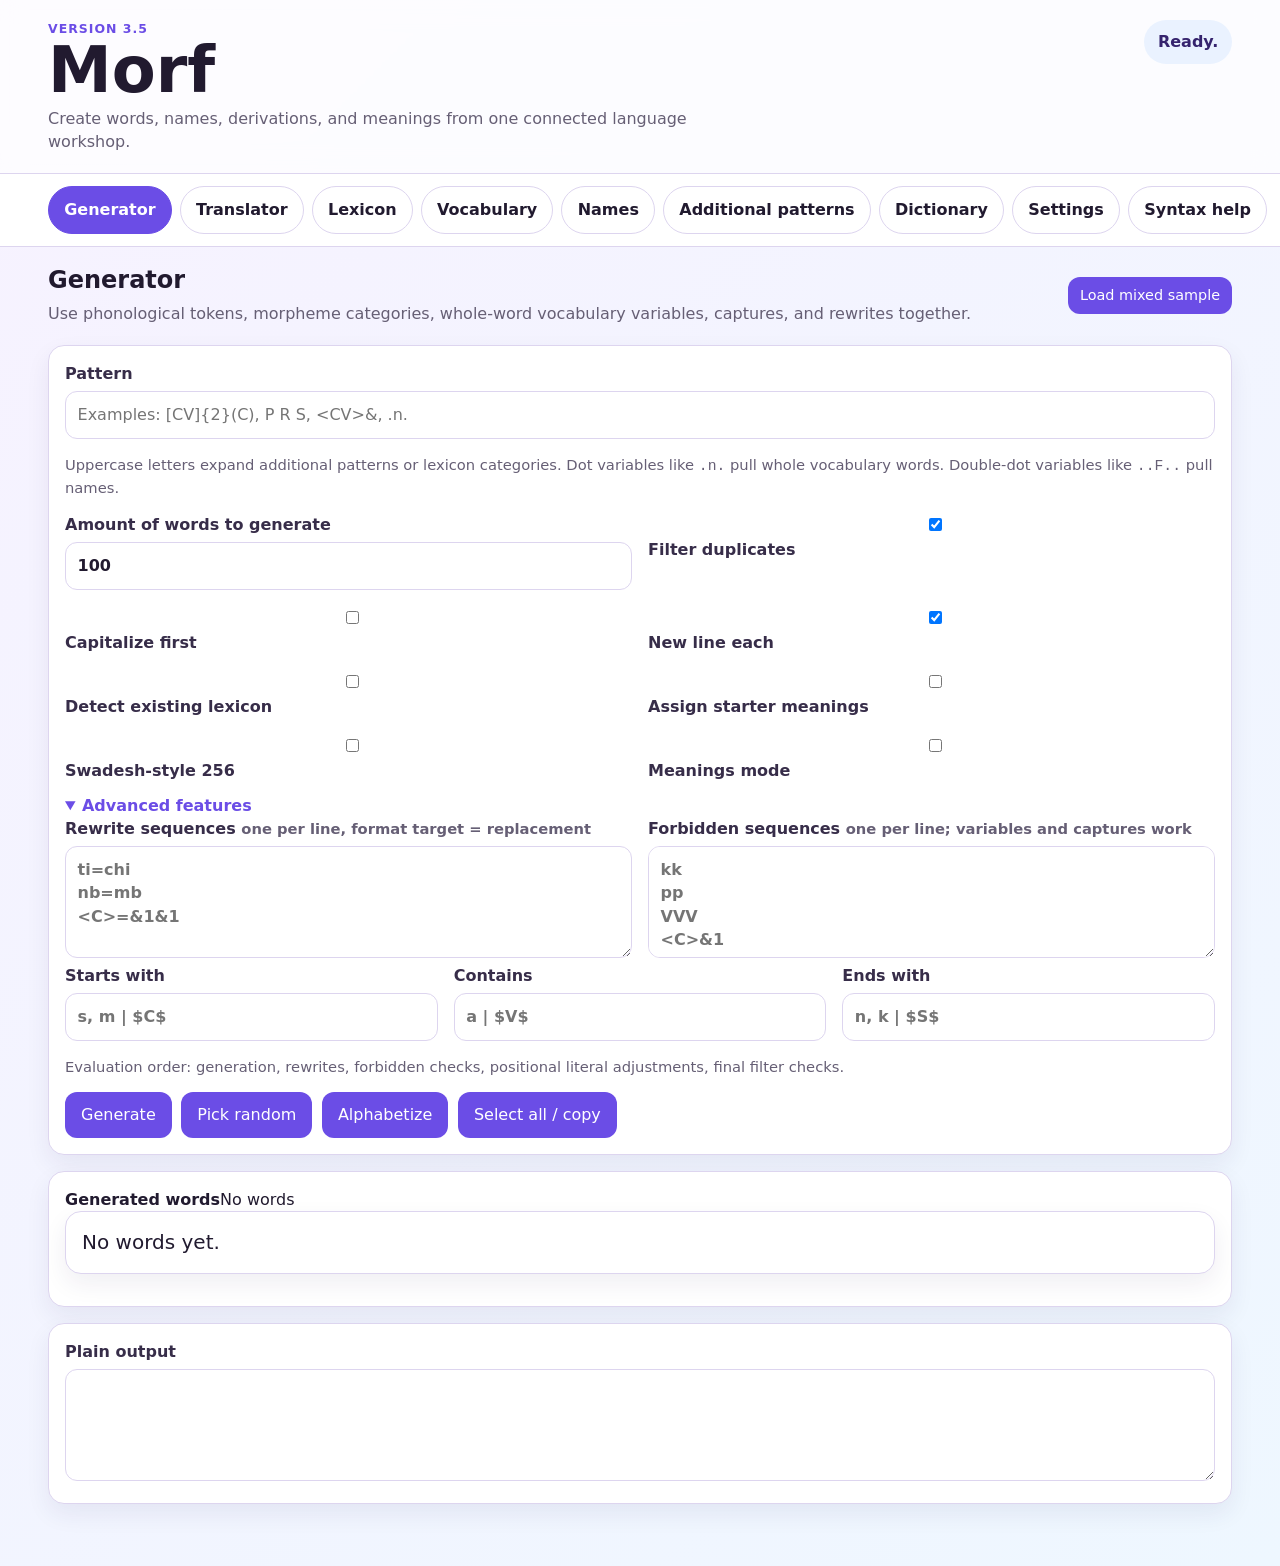
==== index.html @ 2e88c61a "Add files via upload" ====
<!doctype html>
<html lang="en">
<head>
  <meta charset="utf-8">
  <meta name="viewport" content="width=device-width, initial-scale=1, maximum-scale=5">
  <title>Morf 3.5</title>
  <script>window.MORF_EXPECTED_VERSION="3.5";</script>
  <link rel="stylesheet" href="styles-3-5.css?v=3.5">
</head>
<body>
  <header class="hero">
    <div>
      <p class="eyebrow">Version 3.5</p>
      <h1>Morf</h1>
      <p class="lede">Create words, names, derivations, and meanings from one connected language workshop.</p>
    </div>
    <div id="status" class="status" role="status" aria-live="polite">Loading app scripts...</div>
  </header>

  <noscript><div class="notice error" style="margin:1rem clamp(1rem,4vw,3rem)">Morf needs JavaScript. Open the standalone HTML directly in a browser or host it somewhere that allows scripts.</div></noscript>

  <nav class="tabs" aria-label="Morf sections">
    <button class="tab active" type="button" data-tab="generator">Generator</button>
    <button class="tab" type="button" data-tab="translator">Translator</button>
    <button class="tab" type="button" data-tab="lexicon">Lexicon</button>
    <button class="tab" type="button" data-tab="vocabulary">Vocabulary</button>
    <button class="tab" type="button" data-tab="names">Names</button>
    <button class="tab" type="button" data-tab="patterns">Additional patterns</button>
    <button class="tab" type="button" data-tab="dictionary">Dictionary</button>
    <button class="tab" type="button" data-tab="settings">Settings</button>
    <button class="tab" type="button" data-tab="help">Syntax help</button>
  </nav>

  <script src="tab-switcher-3-5.js?v=3.5"></script>

  <main>
    <section id="generator" class="panel active" aria-labelledby="generator-title">
      <div class="panelHeader">
        <div>
          <h2 id="generator-title">Generator</h2>
          <p>Use phonological tokens, morpheme categories, whole-word vocabulary variables, captures, and rewrites together.</p>
        </div>
        <button id="sampleBtn" class="small" type="button">Load mixed sample</button>
      </div>

      <div class="card mainCard">
        <label for="pattern">Pattern</label>
        <input id="pattern" class="bigInput" spellcheck="false" placeholder="Examples: [CV]{2}(C), P R S, <CV>&, .n.">
        <p class="hint">Uppercase letters expand additional patterns or lexicon categories. Dot variables like <code>.n.</code> pull whole vocabulary words. Double-dot variables like <code>..F..</code> pull names.</p>

        <div class="grid four optionsGrid">
          <label>Amount of words to generate<input id="genCount" type="number" min="1" max="9999" value="100"></label>
          <label class="check"><input id="avoidDuplicates" type="checkbox"> Filter duplicates</label>
          <label class="check"><input id="capitalize" type="checkbox"> Capitalize first</label>
          <label class="check"><input id="newlineEach" type="checkbox"> New line each</label>
          <label class="check"><input id="detectLexicon" type="checkbox"> Detect existing lexicon</label>
          <label class="check"><input id="assignCoreMeanings" type="checkbox"> Assign starter meanings</label>
          <label class="check"><input id="swadeshMode" type="checkbox"> Swadesh-style 256</label>
          <label class="check"><input id="meaningsMode" type="checkbox"> Meanings mode</label>
        </div>

        <div id="meaningsTextWrap" hidden>
          <label for="meaningsText">Meanings, one per line</label>
          <textarea id="meaningsText" spellcheck="true" placeholder="water&#10;fire&#10;stone"></textarea>
        </div>

        <details class="advanced" open>
          <summary>Advanced features</summary>
          <div class="grid two">
            <label>Rewrite sequences <span class="hint">one per line, format target = replacement</span><textarea id="rewrites" spellcheck="false" placeholder="ti=chi&#10;nb=mb&#10;&lt;C&gt;=&amp;1&amp;1"></textarea></label>
            <label>Forbidden sequences <span class="hint">one per line; variables and captures work</span><textarea id="forbidden" spellcheck="false" placeholder="kk&#10;pp&#10;VVV&#10;&lt;C&gt;&amp;1"></textarea></label>
          </div>
          <div class="grid three">
            <label>Starts with<input id="starts" spellcheck="false" placeholder="s, m | $C$"></label>
            <label>Contains<input id="contains" spellcheck="false" placeholder="a | $V$"></label>
            <label>Ends with<input id="ends" spellcheck="false" placeholder="n, k | $S$"></label>
          </div>
          <p class="hint">Evaluation order: generation, rewrites, forbidden checks, positional literal adjustments, final filter checks.</p>
        </details>

        <div class="actions">
          <button id="generateBtn" class="primary" type="button" onclick="if(!window.MorfSafeButton && !window.MorfGenerateClick){var s=document.getElementById('status'); if(s) s.textContent='App scripts are still loading. Refresh once if this stays here.'; return false;} return (window.MorfSafeButton ? window.MorfSafeButton(event) : window.MorfGenerateClick(event));">Generate</button>
          <button id="pickRandomBtn" type="button" onclick="if(!window.MorfSafeButton && !window.MorfPickRandomClick){var s=document.getElementById('status'); if(s) s.textContent='App scripts are still loading. Refresh once if this stays here.'; return false;} return (window.MorfSafeButton ? window.MorfSafeButton(event) : window.MorfPickRandomClick(event));">Pick random</button>
          <button id="alphabetizeBtn" type="button" onclick="if(!window.MorfSafeButton && !window.MorfAlphabetizeClick){var s=document.getElementById('status'); if(s) s.textContent='App scripts are still loading. Refresh once if this stays here.'; return false;} return (window.MorfSafeButton ? window.MorfSafeButton(event) : window.MorfAlphabetizeClick(event));">Alphabetize</button>
          <button id="selectAllBtn" type="button" onclick="if(!window.MorfSafeButton && !window.MorfSelectAllClick){var s=document.getElementById('status'); if(s) s.textContent='App scripts are still loading. Refresh once if this stays here.'; return false;} return (window.MorfSafeButton ? window.MorfSafeButton(event) : window.MorfSelectAllClick(event));">Select all / copy</button>
        </div>
      </div>

      <div class="outputGrid">
        <section class="card">
          <div class="cardHead"><strong>Generated words</strong><span id="resultStats" class="muted"></span></div>
          <div id="results" class="results" aria-live="polite"></div>
        </section>
        <section class="card">
          <label for="outputText">Plain output</label>
          <textarea id="outputText" class="outputText" readonly></textarea>
        </section>
      </div>
    </section>

    <section id="translator" class="panel" aria-labelledby="translator-title">
      <div class="panelHeader">
        <div>
          <h2 id="translator-title">Translator / Analyzer</h2>
          <p>Segments words into lexicon morphemes, vocabulary entries, and unknown chunks. Quoted spans stay literal.</p>
        </div>
      </div>
      <div class="card mainCard">
        <label for="analysisInput">Text to analyze</label>
        <input id="analysisInput" class="bigInput" spellcheck="false" placeholder='Example: unkali nalu "New York"'>
        <div class="actions">
          <button id="analyzeBtn" class="primary" type="button" onclick="if(!window.MorfSafeButton && !window.MorfAnalyzeClick){var s=document.getElementById('status'); if(s) s.textContent='App scripts are still loading. Refresh once if this stays here.'; return false;} return (window.MorfSafeButton ? window.MorfSafeButton(event) : window.MorfAnalyzeClick(event));">Translate / Analyze</button>
          <button id="addRawLexBtn" type="button">Add first token to Lexicon/Vocabulary</button>
        </div>
      </div>
      <div id="analysisOutput" class="analysisOutput"></div>
    </section>

    <section id="lexicon" class="panel" aria-labelledby="lexicon-title">
      <div class="panelHeader">
        <div>
          <h2 id="lexicon-title">Lexicon categories</h2>
          <p>Morphemes live here: prefixes, roots, suffixes, stems, infixes, particles. Their letter codes work in generator patterns.</p>
        </div>
        <button id="addLexiconBtn" class="primary" type="button">+ New lexicon category</button>
      </div>
      <div id="lexiconList" class="stack"></div>
    </section>

    <section id="vocabulary" class="panel" aria-labelledby="vocabulary-title">
      <div class="panelHeader">
        <div>
          <h2 id="vocabulary-title">Vocabulary categories</h2>
          <p>Whole words live here. Use dot variables like <code>.n.</code>, <code>.verb.</code>, or <code>.place.</code> in generator patterns.</p>
        </div>
        <button id="addVocabularyBtn" class="primary" type="button">+ New vocabulary category</button>
      </div>
      <div id="vocabularyList" class="stack"></div>
    </section>


    <section id="names" class="panel" aria-labelledby="names-title">
      <div class="panelHeader">
        <div>
          <h2 id="names-title">Name categories</h2>
          <p>Proper names live here: people, places, titles, groups, deities, and story-world names. Use double-dot variables like <code>..F..</code> or <code>..place..</code> in generator patterns.</p>
        </div>
        <button id="addNameCategoryBtn" class="primary" type="button" onclick="return window.MorfAddNameCategoryClick ? window.MorfAddNameCategoryClick(event) : false;">+ New name category</button>
      </div>
      <div class="card">
        <p class="hint">Name entries use one line each: <code>Name, Nickname = actual meaning</code>. Variations like <code>Jord[a/y]n</code> and <code>Carol[i/y]n(e)</code> expand into spelling variants. Nickname groups can use brackets, like <code>Elizabeth, [Liz/Lizzy/Elsa] = name meaning</code>.</p>
      </div>
      <div id="namesList" class="stack"></div>
    </section>

    <section id="patterns" class="panel" aria-labelledby="patterns-title">
      <div class="panelHeader">
        <div>
          <h2 id="patterns-title">Additional patterns / graphemes</h2>
          <p>Reusable phoneme or grapheme variables. These can reference each other and lexicon categories.</p>
        </div>
        <button id="addAdditionalBtn" class="primary" type="button">+ New pattern</button>
      </div>
      <div id="additionalList" class="stack"></div>
    </section>

    <section id="dictionary" class="panel" aria-labelledby="dictionary-title">
      <div class="panelHeader">
        <div>
          <h2 id="dictionary-title">Dictionary</h2>
          <p>Combined searchable view of Lexicon + Vocabulary, with variations, synonyms, and homonyms grouped into expandable cards.</p>
        </div>
        <span id="dictCount" class="pill">0 entries</span>
      </div>
      <div class="card">
        <div class="grid three">
          <label>Search<input id="dictionarySearch" placeholder="form, gloss, category"></label>
          <label>Scope<select id="dictionaryScope"><option value="all">All</option><option value="lex">Lexicon only</option><option value="vocab">Vocabulary only</option><option value="name">Names only</option></select></label>
          <label>Category<select id="dictCategoryFilter"><option value="all">All categories</option></select></label>
        </div>
      </div>
      <div id="dictionaryList" class="dictionaryList"></div>
    </section>

    <section id="settings" class="panel" aria-labelledby="settings-title">
      <div class="panelHeader">
        <div>
          <h2 id="settings-title">Settings, export, import, font</h2>
          <p>Everything is saved in your browser and can be exported/imported as a <code>.morf</code> or <code>.json</code> settings file. A <code>.morf</code> file is regular JSON with a Morf extension.</p>
        </div>
      </div>
      <div class="card">
        <div class="actions">
          <button id="exportBtn" class="primary" type="button" onclick="if(!window.MorfSafeButton && !window.MorfExportClick){var s=document.getElementById('status'); if(s) s.textContent='App scripts are still loading. Refresh once if this stays here.'; return false;} return (window.MorfSafeButton ? window.MorfSafeButton(event) : window.MorfExportClick(event));">Export settings</button>
          <button id="importBtn" type="button" onclick="if(!window.MorfSafeButton && !window.MorfImportClick){var s=document.getElementById('status'); if(s) s.textContent='App scripts are still loading. Refresh once if this stays here.'; return false;} return (window.MorfSafeButton ? window.MorfSafeButton(event) : window.MorfImportClick(event));">Import .morf / .json file</button>
          <button id="copySettingsBtn" type="button" onclick="if(!window.MorfSafeButton && !window.MorfCopySettingsClick){var s=document.getElementById('status'); if(s) s.textContent='App scripts are still loading. Refresh once if this stays here.'; return false;} return (window.MorfSafeButton ? window.MorfSafeButton(event) : window.MorfCopySettingsClick(event));">Copy settings JSON</button>
          <button id="clearLocalBtn" type="button">Clear autosave</button>
          <button id="resetDefaultsBtn" class="danger" type="button">Restore starter settings</button>
          <input id="importFile" type="file" hidden>
        </div>
        <p class="hint">Tip: if your phone or browser refuses to pick a <code>.morf</code> file, rename it to <code>.json</code>, or paste the file contents below.</p>
      </div>
      <div class="card">
        <h3>Paste settings import</h3>
        <label>Paste .morf / JSON settings here<textarea id="pasteSettingsBox" rows="6" placeholder='{
  "app": "Morf",
  "patterns": { ... }
}'></textarea></label>
        <div class="actions"><button id="importPastedSettingsBtn" type="button" onclick="if(!window.MorfSafeButton && !window.MorfImportPastedClick){var s=document.getElementById('status'); if(s) s.textContent='App scripts are still loading. Refresh once if this stays here.'; return false;} return (window.MorfSafeButton ? window.MorfSafeButton(event) : window.MorfImportPastedClick(event));">Import pasted settings</button></div>
      </div>
      <div class="card">
        <h3>Output font</h3>
        <div class="grid four">
          <label>Font<select id="fontFamily">
            <option value="system">System</option><option value="serif">Readable serif</option><option value="mono">Monospace</option><option value="arial">Arial</option><option value="verdana">Verdana</option><option value="tahoma">Tahoma</option><option value="trebuchet">Trebuchet</option><option value="georgia">Georgia</option><option value="garamond">Garamond</option><option value="palatino">Palatino</option><option value="courier">Courier New</option><option value="lucida">Lucida Console</option><option value="impact">Impact</option><option value="comic">Comic Sans</option><option value="papyrus">Papyrus</option><option value="times">Times New Roman</option><option value="century">Century Gothic</option><option value="bookman">Bookman</option><option value="candara">Candara</option><option value="optima">Optima</option><option value="didot">Didot</option><option value="futura">Futura</option>
          </select></label>
          <label>Size<input id="fontSize" type="number" min="10" max="48"></label>
          <label class="check"><input id="fontBold" type="checkbox"> Bold</label>
          <label class="check"><input id="fontItalic" type="checkbox"> Italic</label>
        </div>
      </div>
    </section>

    <section id="help" class="panel" aria-labelledby="help-title">
      <div class="panelHeader">
        <div>
          <h2 id="help-title">Syntax help</h2>
          <p>This is the Morf Version 3 grammar in one place.</p>
        </div>
      </div>
      <div class="helpGrid">
        <article class="card"><h3>Basic pattern syntax</h3><dl>
          <dt><code>C V N</code></dt><dd>Uppercase letters expand additional patterns and/or Lexicon categories with that letter.</dd>
          <dt><code>B = C/N/L/K</code> or <code>B = C, N, L, K</code></dt><dd>Nested variables keep resolving until they become real output; if <code>K = s[t/n]</code>, then <code>B</code> can generate <code>st</code> or <code>sn</code>.</dd>
          <dt><code>a/e/i</code></dt><dd>Slash alternatives. One branch is chosen.</dd>
          <dt><code>[CV]</code></dt><dd>Required group; everything inside acts as one unit.</dd>
          <dt><code>(CV)</code></dt><dd>Optional group with a 50% chance.</dd>
          <dt><code>a*5/e/i</code></dt><dd>Weights. The weighted option is more likely.</dd>
          <dt><code>"[literal]"</code></dt><dd>Quotes escape special syntax characters.</dd>
        </dl></article>
        <article class="card"><h3>Morf additions</h3><dl>
          <dt><code>.n.</code></dt><dd>Choose a whole word from a Vocabulary category.</dd>
          <dt><code>..F..</code></dt><dd>Choose a proper name from a Names category. Names can keep capitals and spaces.</dd>
          <dt><code>&lt;CV&gt;&amp;</code></dt><dd>Capture then repeat the last capture.</dd>
          <dt><code>&amp;1</code></dt><dd>Repeat the first capture.</dd>
          <dt><code>C{3}</code>, <code>[CV]{2,4}</code></dt><dd>Exact and range repetition.</dd>
          <dt><code>V!a,e</code></dt><dd>Exclude outputs from a variable.</dd>
          <dt><code>[VV]^aa^ii</code></dt><dd>Awkwords-style local filtering.</dd>
        </dl></article>
        <article class="card"><h3>Advanced rules</h3><dl>
          <dt><code>ti=chi</code></dt><dd>Rewrite generated text after building a word.</dd>
          <dt><code>&lt;C&gt;=&amp;1&amp;1</code></dt><dd>Capture in rewrite targets, then reuse the captured text.</dd>
          <dt><code>Cor=Nor</code></dt><dd>Variables in rewrites: generated consonant + or becomes generated nasal + or.</dd>
          <dt><code>VVV</code></dt><dd>Forbidden sequence using variables.</dd>
          <dt><code>&lt;C&gt;&amp;1</code></dt><dd>Forbidden repeated captured consonant, useful for blocking geminates.</dd>
          <dt><code>$pep$</code></dt><dd>In Starts with / Ends with only, try to fit that literal into the existing pattern; if it cannot fit, prepend or append it. Contains stays a normal filter.</dd>
        </dl></article>
        <article class="card"><h3>Translator behavior</h3><p>The analyzer builds a tile set from Lexicon morphemes, Vocabulary whole words, and Names. Exact vocabulary matches are preferred, but mixed morpheme parses are still listed as alternatives.</p><p>Placement rules are strict: start entries only parse in an unbroken start-zone, middle entries cannot parse at the beginning or end, and end entries only parse in an ending-zone.</p><p>Click generated or translator segments to add them. Click dictionary entries to edit them, or move them between Vocabulary, Lexicon, and Additional patterns.</p></article>

        <article class="card"><h3>Synonyms, homonyms, and variations</h3><dl>
          <dt><code>mor[o/u] = water</code> or <code>dar/dra = before</code></dt><dd>Slash/optional forms are variation words inside one entry. The dictionary shows them under “Show variation words.”</dd>
          <dt><code>dar,dra = before</code></dt><dd>Commas on the form side create separate synonym entries with the same exact meaning.</dd>
          <dt><code>Bri = from</code> and <code>Feez = from</code></dt><dd>Separate entries with the same exact meaning are also treated as synonyms.</dd>
          <dt><code>kyme = magic(al)</code> or <code>co(ur)a = beach/sand</code></dt><dd>Optional/slash meanings create multiple meanings for the same word, shown as additional meanings.</dd>
        </dl></article>
      </div>
    </section>
  </main>

  <dialog id="segmentDialog" class="segmentDialog" aria-labelledby="segmentDialogTitle">
    <form method="dialog">
      <div class="cardHead"><h2 id="segmentDialogTitle">Add segment</h2><button id="closeSegmentDialog" class="small" type="button">Close</button></div>
      <label>Form<input id="segmentForm"></label>
      <label>Gloss<input id="segmentGloss" placeholder="meaning / gloss"></label>
      <div class="grid two" id="addCategoryControls">
        <label>Lexicon category<select id="segmentLexCat"></select></label>
        <label>Vocabulary category<select id="segmentVocCat"></select></label>
        <label>Name category<select id="segmentNameCat"></select></label>
      </div>
      <div class="actions" id="addSegmentActions">
        <button id="addSegmentLex" class="primary" type="button">Add as duplicate/synonym to Lexicon</button>
        <button id="addSegmentVoc" type="button">Add as duplicate/synonym to Vocabulary</button>
        <button id="addSegmentName" type="button">Add as duplicate/variant to Names</button>
      </div>
      <div id="editEntryControls" hidden>
        <div class="actions">
          <button id="finishEntryEdit" class="primary" type="button">Finish editing</button>
        </div>
        <details class="dictDetails moveEntryBox">
          <summary>Move to…</summary>
          <div class="grid two">
            <label>Destination<select id="moveEntryKind">
              <option value="lex">Lexicon</option>
              <option value="vocab">Vocabulary</option>
              <option value="name">Names</option>
              <option value="pattern">Additional patterns</option>
            </select></label>
            <label id="moveLexWrap">Lexicon category<select id="moveLexCat"></select></label>
            <label id="moveVocWrap" hidden>Vocabulary category<select id="moveVocCat"></select></label>
            <label id="moveNameWrap" hidden>Name category<select id="moveNameCat"></select></label>
            <label id="movePatternWrap" hidden>Additional pattern<select id="movePatternCat"></select></label>
          </div>
          <div class="actions"><button id="moveEntryBtn" type="button">Move entry to selected category</button></div>
          <p class="hint">Use Finish editing for the spelling/meaning only. Use Move entry to selected category to move it between Prefixes, Roots, Vocabulary, or Additional patterns.</p>
        </details>
      </div>
    </form>
  </dialog>

  <script src="morf-core-3-5.js?v=3.5"></script>
  <script src="button-rescue-3-5.js?v=3.5"></script>
  <script src="app-3-5.js?v=3.5"></script>
  <script src="version-fix-3-5.js?v=3.5"></script>
</body>
</html>
---- styles-3-5.css ----
:root{
  --bg:#f8f6ff; --panel:#ffffff; --ink:#211a2f; --muted:#665f75; --line:#ddd5ef; --brand:#6b4de6; --brand2:#9f7aea; --ok:#d9f8dd; --ok-border:#6fbf73; --bad:#ffe1e1; --warn:#fff4c2;
  color-scheme: light;
}
*{box-sizing:border-box}
body{margin:0;font-family:Inter,ui-sans-serif,system-ui,-apple-system,BlinkMacSystemFont,"Segoe UI",sans-serif;background:linear-gradient(135deg,#f7f2ff,#eef7ff);color:var(--ink);line-height:1.45}
.hero{display:flex;gap:1rem;justify-content:space-between;align-items:flex-start;padding:1.25rem clamp(1rem,4vw,3rem);background:rgba(255,255,255,.72);border-bottom:1px solid var(--line);position:sticky;top:0;z-index:5;backdrop-filter:blur(12px)}
.eyebrow{margin:0 0 .15rem;color:var(--brand);font-weight:800;letter-spacing:.08em;text-transform:uppercase;font-size:.78rem}.hero h1{margin:0;font-size:clamp(2rem,5vw,4rem);line-height:.95}.lede{margin:.35rem 0 0;color:var(--muted);max-width:70ch}.status{padding:.65rem .85rem;border-radius:999px;background:#eee8ff;color:#35236d;font-weight:700;max-width:32rem}.status[data-kind="success"]{background:var(--ok)}.status[data-kind="error"]{background:var(--bad)}.status[data-kind="info"]{background:#eaf2ff}
.tabs{display:flex;gap:.5rem;overflow-x:auto;padding:.75rem clamp(1rem,4vw,3rem);background:#fff;border-bottom:1px solid var(--line);position:sticky;top:6.2rem;z-index:4}.tab{border:1px solid var(--line);background:#fff;color:var(--ink);border-radius:999px;padding:.7rem .95rem;font-weight:800;white-space:nowrap}.tab.active{background:var(--brand);color:#fff;border-color:var(--brand)}
main{padding:1rem clamp(1rem,4vw,3rem) 3rem}.panel{display:none}.panel.active{display:block}.panelHeader{display:flex;justify-content:space-between;align-items:center;gap:1rem;margin-bottom:1rem}.panelHeader h2{margin:0}.panelHeader p{margin:.25rem 0;color:var(--muted)}
.card,.resultItem,.analysisCard,.dictCard,.notice{background:var(--panel);border:1px solid var(--line);border-radius:1rem;padding:1rem;box-shadow:0 10px 25px rgba(44,31,84,.07);margin-bottom:1rem}.notice.error{background:var(--bad)}.notice.success{background:var(--ok)}.grid{display:grid;grid-template-columns:repeat(2,minmax(0,1fr));gap:1rem}.grid.three{grid-template-columns:repeat(3,minmax(0,1fr))}.grid.two{grid-template-columns:repeat(2,minmax(0,1fr))}
label{display:block;font-weight:800;color:#372d49}input,textarea,select{width:100%;margin-top:.35rem;border:1px solid var(--line);border-radius:.75rem;padding:.72rem;background:#fff;color:var(--ink);font:inherit}textarea{min-height:7rem;resize:vertical}.checkRow,.options{display:flex;flex-wrap:wrap;gap:.75rem;align-items:center}.checkRow label,.options label{display:flex;gap:.45rem;align-items:center;font-weight:700}.checkRow input,.options input{width:auto;margin:0}.hint{color:var(--muted);font-size:.92rem}.actions{display:flex;flex-wrap:wrap;gap:.6rem;margin-top:.75rem}button{cursor:pointer;border:0;background:var(--brand);color:white;border-radius:.75rem;padding:.72rem 1rem;font-weight:900;font:inherit}button.secondary{background:#ebe6ff;color:#271b58}button.small{font-size:.9rem;padding:.5rem .75rem}button.danger{background:#ce3f58}.tag{display:inline-flex;border-radius:999px;background:#eee8ff;color:#3b287a;padding:.2rem .5rem;font-size:.78rem;font-weight:900}.pickedTag{background:#b9f5c0;color:#12551b}.resultItem.picked{background:var(--ok);border-color:var(--ok-border)}.resultTop{display:flex;align-items:center;gap:.6rem;flex-wrap:wrap}.word{font-size:1.35rem}.gloss{color:var(--muted)}.resultAddButtons{display:flex;gap:.4rem;flex-wrap:wrap;margin-left:auto}.segments{display:flex;flex-wrap:wrap;gap:.45rem}.segment{background:#f3efff;color:#261a52;border:1px solid var(--line);padding:.4rem .55rem}.segForm{font-weight:900}.segCat{font-size:.75rem;color:var(--muted);display:block}.dictTools{display:flex;gap:.75rem;flex-wrap:wrap}.dictHead{display:flex;justify-content:space-between;gap:1rem;align-items:flex-start}.dictWord{font-size:1.3rem;font-weight:900}.dictMeta{color:var(--muted)}details{margin-top:.75rem}summary{cursor:pointer;font-weight:900;color:var(--brand)}.dialogActions{display:flex;gap:.6rem;justify-content:flex-end;flex-wrap:wrap}dialog{border:1px solid var(--line);border-radius:1rem;max-width:min(720px,94vw);padding:1rem;background:#fff;color:var(--ink)}dialog::backdrop{background:rgba(18,12,37,.45)}.outputArea{width:100%;min-height:10rem}.miniGloss{margin-top:.5rem;color:var(--muted)}
@media (max-width:760px){.hero{position:static;display:block}.status{margin-top:.75rem;border-radius:.75rem}.tabs{top:0;position:sticky}.grid,.grid.two,.grid.three{grid-template-columns:1fr}.panelHeader{display:block}.actions button,.resultAddButtons button{width:100%}.resultAddButtons{width:100%;margin-left:0}.dictHead{display:block}.word{font-size:1.15rem}input,textarea,select,button{font-size:1rem}.card,.resultItem,.analysisCard,.dictCard,.notice{padding:.85rem;border-radius:.85rem}}
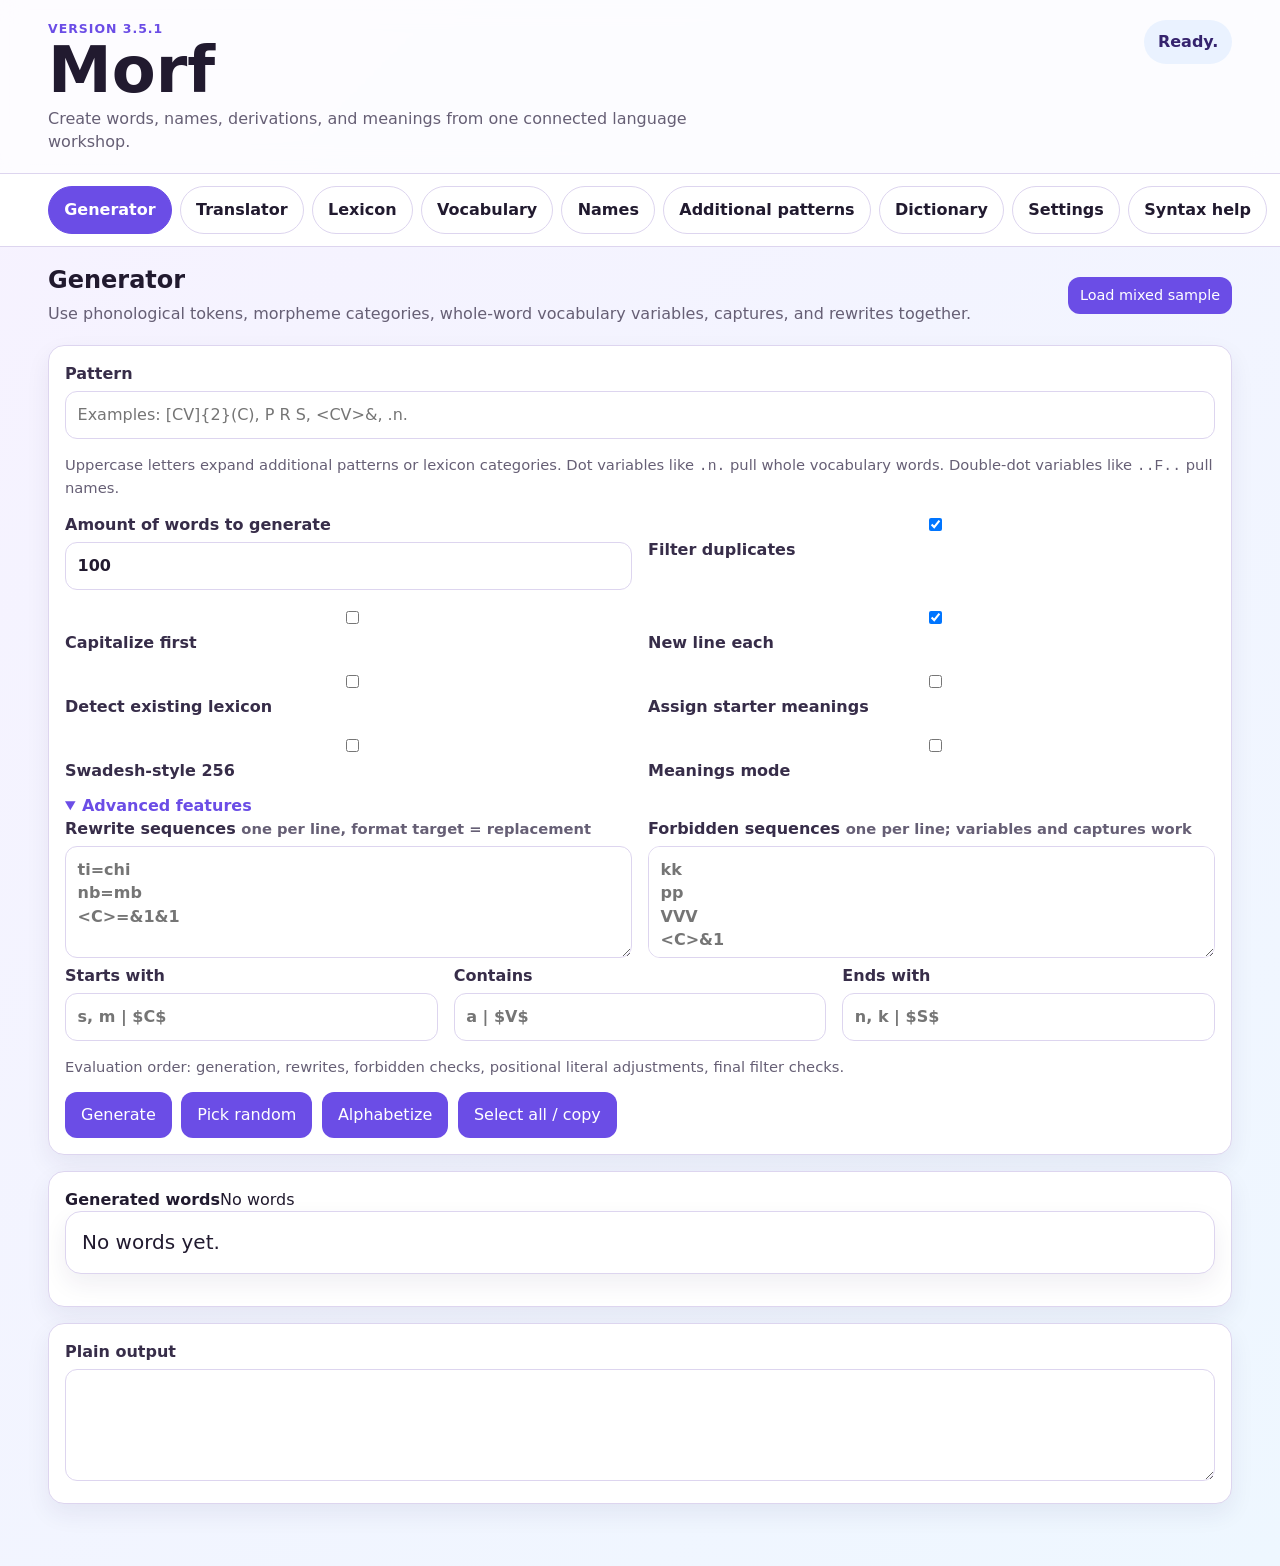
==== commit b1d40f95: "Add files via upload" ====
--- a/index.html
+++ b/index.html
@@ -3,14 +3,14 @@
 <head>
   <meta charset="utf-8">
   <meta name="viewport" content="width=device-width, initial-scale=1, maximum-scale=5">
-  <title>Morf 3.5</title>
-  <script>window.MORF_EXPECTED_VERSION="3.5";</script>
-  <link rel="stylesheet" href="styles-3-5.css?v=3.5">
+  <title>Morf 3.5.1</title>
+  <script>window.MORF_EXPECTED_VERSION="3.5.1";</script>
+  <link rel="stylesheet" href="styles-3-5-1.css?v=3.5.1">
 </head>
 <body>
   <header class="hero">
     <div>
-      <p class="eyebrow">Version 3.5</p>
+      <p class="eyebrow">Version 3.5.1</p>
       <h1>Morf</h1>
       <p class="lede">Create words, names, derivations, and meanings from one connected language workshop.</p>
     </div>
@@ -31,7 +31,7 @@
     <button class="tab" type="button" data-tab="help">Syntax help</button>
   </nav>
 
-  <script src="tab-switcher-3-5.js?v=3.5"></script>
+  <script src="tab-switcher-3-5-1.js?v=3.5.1"></script>
 
   <main>
     <section id="generator" class="panel active" aria-labelledby="generator-title">
@@ -278,9 +278,9 @@
         <label>Name category<select id="segmentNameCat"></select></label>
       </div>
       <div class="actions" id="addSegmentActions">
-        <button id="addSegmentLex" class="primary" type="button">Add as duplicate/synonym to Lexicon</button>
-        <button id="addSegmentVoc" type="button">Add as duplicate/synonym to Vocabulary</button>
-        <button id="addSegmentName" type="button">Add as duplicate/variant to Names</button>
+        <button id="addSegmentLex" class="primary" type="button">Add to Lexicon</button>
+        <button id="addSegmentVoc" type="button">Add to Vocabulary</button>
+        <button id="addSegmentName" type="button">Add to Names</button>
       </div>
       <div id="editEntryControls" hidden>
         <div class="actions">
@@ -307,9 +307,9 @@
     </form>
   </dialog>
 
-  <script src="morf-core-3-5.js?v=3.5"></script>
-  <script src="button-rescue-3-5.js?v=3.5"></script>
-  <script src="app-3-5.js?v=3.5"></script>
-  <script src="version-fix-3-5.js?v=3.5"></script>
+  <script src="morf-core-3-5-1.js?v=3.5.1"></script>
+  <script src="button-rescue-3-5-1.js?v=3.5.1"></script>
+  <script src="app-3-5-1.js?v=3.5.1"></script>
+  <script src="version-fix-3-5-1.js?v=3.5.1"></script>
 </body>
 </html>
--- a/styles-3-5-1.css
+++ b/styles-3-5-1.css
@@ -0,0 +1,13 @@
+:root{
+  --bg:#f8f6ff; --panel:#ffffff; --ink:#211a2f; --muted:#665f75; --line:#ddd5ef; --brand:#6b4de6; --brand2:#9f7aea; --ok:#d9f8dd; --ok-border:#6fbf73; --bad:#ffe1e1; --warn:#fff4c2;
+  color-scheme: light;
+}
+*{box-sizing:border-box}
+body{margin:0;font-family:Inter,ui-sans-serif,system-ui,-apple-system,BlinkMacSystemFont,"Segoe UI",sans-serif;background:linear-gradient(135deg,#f7f2ff,#eef7ff);color:var(--ink);line-height:1.45}
+.hero{display:flex;gap:1rem;justify-content:space-between;align-items:flex-start;padding:1.25rem clamp(1rem,4vw,3rem);background:rgba(255,255,255,.72);border-bottom:1px solid var(--line);position:sticky;top:0;z-index:5;backdrop-filter:blur(12px)}
+.eyebrow{margin:0 0 .15rem;color:var(--brand);font-weight:800;letter-spacing:.08em;text-transform:uppercase;font-size:.78rem}.hero h1{margin:0;font-size:clamp(2rem,5vw,4rem);line-height:.95}.lede{margin:.35rem 0 0;color:var(--muted);max-width:70ch}.status{padding:.65rem .85rem;border-radius:999px;background:#eee8ff;color:#35236d;font-weight:700;max-width:32rem}.status[data-kind="success"]{background:var(--ok)}.status[data-kind="error"]{background:var(--bad)}.status[data-kind="info"]{background:#eaf2ff}
+.tabs{display:flex;gap:.5rem;overflow-x:auto;padding:.75rem clamp(1rem,4vw,3rem);background:#fff;border-bottom:1px solid var(--line);position:sticky;top:6.2rem;z-index:4}.tab{border:1px solid var(--line);background:#fff;color:var(--ink);border-radius:999px;padding:.7rem .95rem;font-weight:800;white-space:nowrap}.tab.active{background:var(--brand);color:#fff;border-color:var(--brand)}
+main{padding:1rem clamp(1rem,4vw,3rem) 3rem}.panel{display:none}.panel.active{display:block}.panelHeader{display:flex;justify-content:space-between;align-items:center;gap:1rem;margin-bottom:1rem}.panelHeader h2{margin:0}.panelHeader p{margin:.25rem 0;color:var(--muted)}
+.card,.resultItem,.analysisCard,.dictCard,.notice{background:var(--panel);border:1px solid var(--line);border-radius:1rem;padding:1rem;box-shadow:0 10px 25px rgba(44,31,84,.07);margin-bottom:1rem}.notice.error{background:var(--bad)}.notice.success{background:var(--ok)}.grid{display:grid;grid-template-columns:repeat(2,minmax(0,1fr));gap:1rem}.grid.three{grid-template-columns:repeat(3,minmax(0,1fr))}.grid.two{grid-template-columns:repeat(2,minmax(0,1fr))}
+label{display:block;font-weight:800;color:#372d49}input,textarea,select{width:100%;margin-top:.35rem;border:1px solid var(--line);border-radius:.75rem;padding:.72rem;background:#fff;color:var(--ink);font:inherit}textarea{min-height:7rem;resize:vertical}.checkRow,.options{display:flex;flex-wrap:wrap;gap:.75rem;align-items:center}.checkRow label,.options label{display:flex;gap:.45rem;align-items:center;font-weight:700}.checkRow input,.options input{width:auto;margin:0}.hint{color:var(--muted);font-size:.92rem}.actions{display:flex;flex-wrap:wrap;gap:.6rem;margin-top:.75rem}button{cursor:pointer;border:0;background:var(--brand);color:white;border-radius:.75rem;padding:.72rem 1rem;font-weight:900;font:inherit}button.secondary{background:#ebe6ff;color:#271b58}button.small{font-size:.9rem;padding:.5rem .75rem}button.danger{background:#ce3f58}.tag{display:inline-flex;border-radius:999px;background:#eee8ff;color:#3b287a;padding:.2rem .5rem;font-size:.78rem;font-weight:900}.pickedTag{background:#b9f5c0;color:#12551b}.resultItem.picked{background:var(--ok);border-color:var(--ok-border)}.resultTop{display:flex;align-items:center;gap:.6rem;flex-wrap:wrap}.word{font-size:1.35rem}.gloss{color:var(--muted)}.resultAddButtons{display:flex;gap:.4rem;flex-wrap:wrap;margin-top:.65rem;width:100%}.segments{display:flex;flex-wrap:wrap;gap:.45rem}.resultSegmentsWrap{display:flex;align-items:flex-start;gap:.5rem;flex-wrap:wrap;margin-top:.55rem}.resultPiecesLabel{font-size:.82rem;font-weight:900;color:var(--muted);text-transform:uppercase;letter-spacing:.04em;padding:.45rem 0}.segment{background:#f3efff;color:#261a52;border:1px solid var(--line);padding:.4rem .55rem}.segForm{font-weight:900}.segCat{font-size:.75rem;color:var(--muted);display:block}.dictTools{display:flex;gap:.75rem;flex-wrap:wrap}.dictHead{display:flex;justify-content:space-between;gap:1rem;align-items:flex-start}.dictWord{font-size:1.3rem;font-weight:900}.dictMeta{color:var(--muted)}details{margin-top:.75rem}summary{cursor:pointer;font-weight:900;color:var(--brand)}.dialogActions{display:flex;gap:.6rem;justify-content:flex-end;flex-wrap:wrap}dialog{border:1px solid var(--line);border-radius:1rem;max-width:min(720px,94vw);padding:1rem;background:#fff;color:var(--ink)}dialog::backdrop{background:rgba(18,12,37,.45)}.outputArea{width:100%;min-height:10rem}.miniGloss{margin-top:.5rem;color:var(--muted)}
+@media (max-width:760px){.hero{position:static;display:block}.status{margin-top:.75rem;border-radius:.75rem}.tabs{top:0;position:sticky}.grid,.grid.two,.grid.three{grid-template-columns:1fr}.panelHeader{display:block}.actions button,.resultAddButtons button{width:100%}.resultAddButtons{width:100%;margin-left:0}.dictHead{display:block}.word{font-size:1.15rem}input,textarea,select,button{font-size:1rem}.resultSegmentsWrap{display:block}.resultSegmentsWrap .segments{margin-top:.35rem}.card,.resultItem,.analysisCard,.dictCard,.notice{padding:.85rem;border-radius:.85rem}}
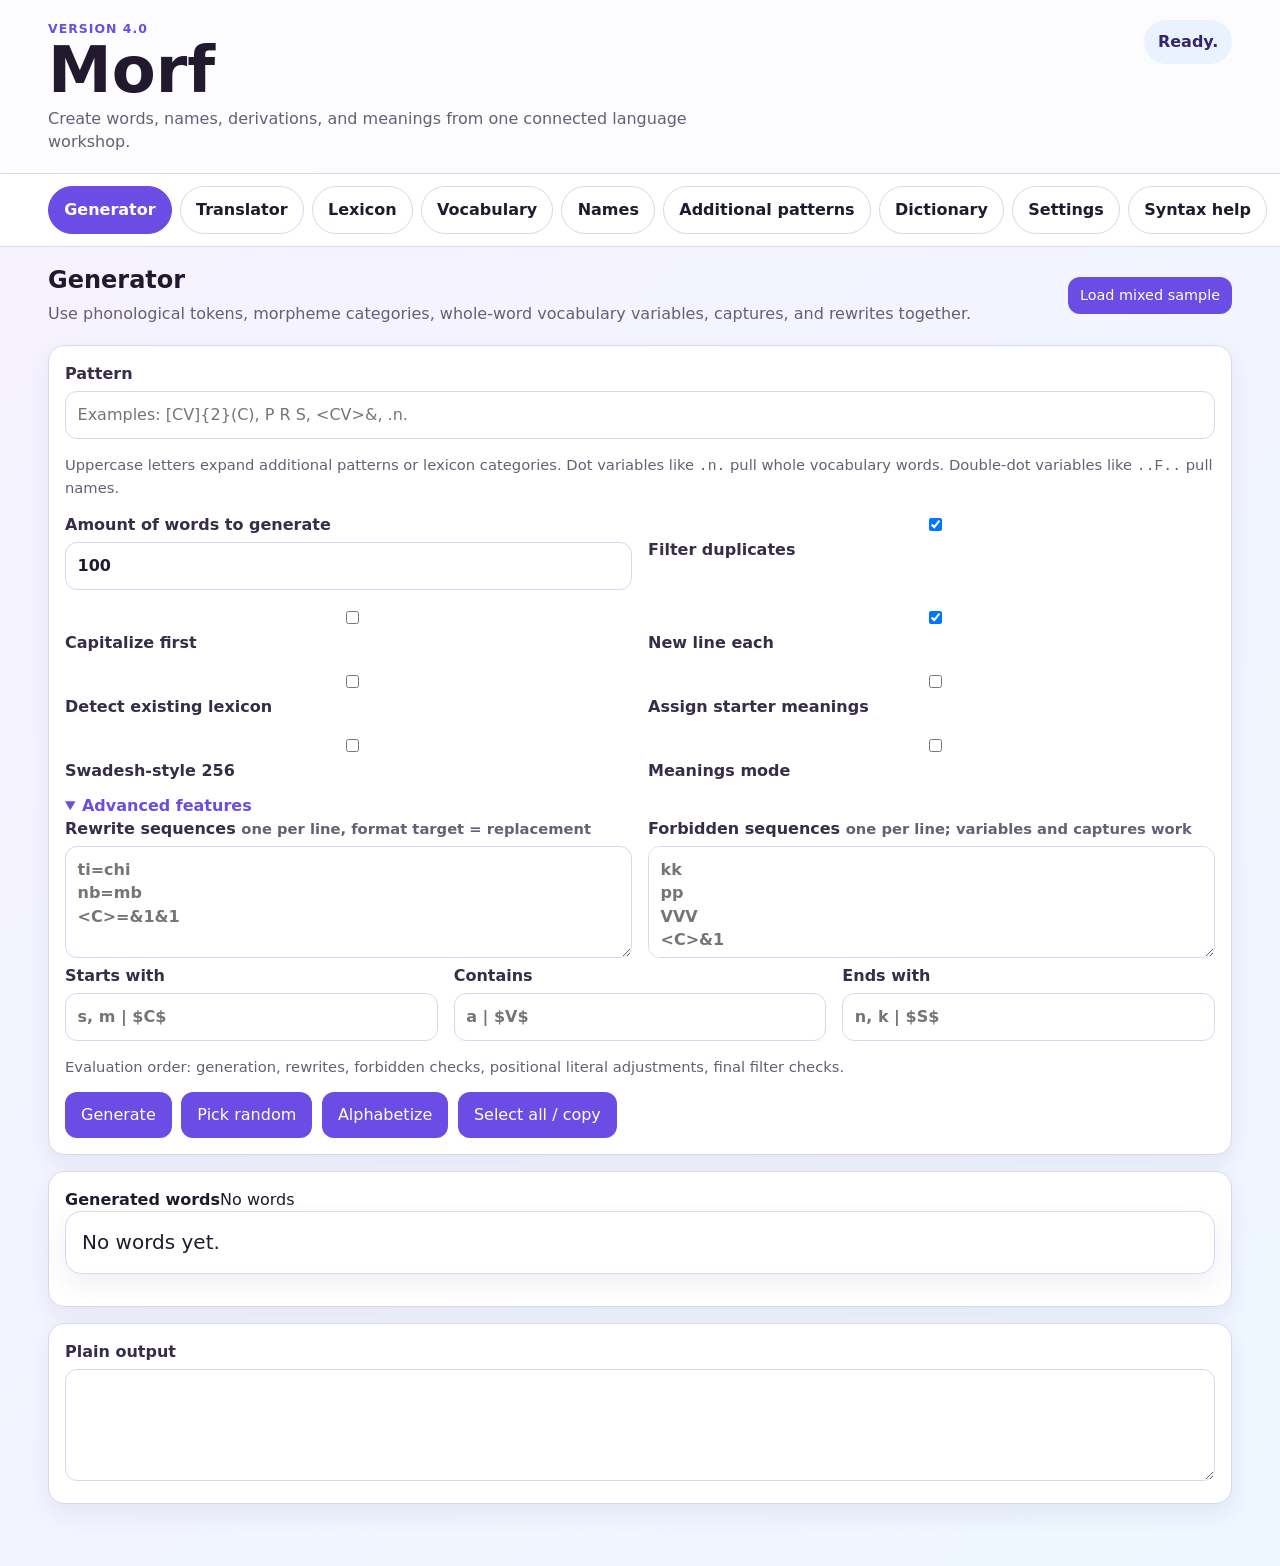
==== commit c88165eb: "Add files via upload" ====
--- a/index.html
+++ b/index.html
@@ -3,14 +3,14 @@
 <head>
   <meta charset="utf-8">
   <meta name="viewport" content="width=device-width, initial-scale=1, maximum-scale=5">
-  <title>Morf 3.5.1</title>
-  <script>window.MORF_EXPECTED_VERSION="3.5.1";</script>
-  <link rel="stylesheet" href="styles-3-5-1.css?v=3.5.1">
+  <title>Morf 4.0</title>
+  <script>window.MORF_EXPECTED_VERSION="4.0";</script>
+  <link rel="stylesheet" href="styles-4-0.css?v=4.0">
 </head>
 <body>
   <header class="hero">
     <div>
-      <p class="eyebrow">Version 3.5.1</p>
+      <p class="eyebrow">Version 4.0</p>
       <h1>Morf</h1>
       <p class="lede">Create words, names, derivations, and meanings from one connected language workshop.</p>
     </div>
@@ -31,7 +31,7 @@
     <button class="tab" type="button" data-tab="help">Syntax help</button>
   </nav>
 
-  <script src="tab-switcher-3-5-1.js?v=3.5.1"></script>
+  <script src="tab-switcher-4-0.js?v=4.0"></script>
 
   <main>
     <section id="generator" class="panel active" aria-labelledby="generator-title">
@@ -225,7 +225,7 @@
       <div class="panelHeader">
         <div>
           <h2 id="help-title">Syntax help</h2>
-          <p>This is the Morf Version 3 grammar in one place.</p>
+          <p>This is the Morf Version 4 grammar in one place.</p>
         </div>
       </div>
       <div class="helpGrid">
@@ -263,6 +263,12 @@
           <dt><code>Bri = from</code> and <code>Feez = from</code></dt><dd>Separate entries with the same exact meaning are also treated as synonyms.</dd>
           <dt><code>kyme = magic(al)</code> or <code>co(ur)a = beach/sand</code></dt><dd>Optional/slash meanings create multiple meanings for the same word, shown as additional meanings.</dd>
         </dl></article>
+        <article class="card"><h3>Family / Related to links</h3><dl>
+          <dt><code>peachy = peach-like ;{V{Nouns}peach};</code></dt><dd>Links this vocabulary entry to the vocabulary word <code>peach</code> in the Nouns category.</dd>
+          <dt><code>Dariaville = town ;{N{First names}Daria};</code></dt><dd>Links a name to another name. The entry shows “Related to”; the target shows “See family.”</dd>
+          <dt><code>joopish = bread-like ;{L{R}joop};</code></dt><dd>Links to a Lexicon entry. Use <code>L</code>, <code>V</code>, or <code>N</code> for Lexicon, Vocabulary, or Names.</dd>
+        </dl></article>
+
       </div>
     </section>
   </main>
@@ -307,9 +313,9 @@
     </form>
   </dialog>
 
-  <script src="morf-core-3-5-1.js?v=3.5.1"></script>
-  <script src="button-rescue-3-5-1.js?v=3.5.1"></script>
-  <script src="app-3-5-1.js?v=3.5.1"></script>
-  <script src="version-fix-3-5-1.js?v=3.5.1"></script>
+  <script src="morf-core-4-0.js?v=4.0"></script>
+  <script src="button-rescue-4-0.js?v=4.0"></script>
+  <script src="app-4-0.js?v=4.0"></script>
+  <script src="version-fix-4-0.js?v=4.0"></script>
 </body>
 </html>
--- a/styles-4-0.css
+++ b/styles-4-0.css
@@ -0,0 +1,13 @@
+:root{
+  --bg:#f8f6ff; --panel:#ffffff; --ink:#211a2f; --muted:#665f75; --line:#ddd5ef; --brand:#6b4de6; --brand2:#9f7aea; --ok:#d9f8dd; --ok-border:#6fbf73; --bad:#ffe1e1; --warn:#fff4c2;
+  color-scheme: light;
+}
+*{box-sizing:border-box}
+body{margin:0;font-family:Inter,ui-sans-serif,system-ui,-apple-system,BlinkMacSystemFont,"Segoe UI",sans-serif;background:linear-gradient(135deg,#f7f2ff,#eef7ff);color:var(--ink);line-height:1.45}
+.hero{display:flex;gap:1rem;justify-content:space-between;align-items:flex-start;padding:1.25rem clamp(1rem,4vw,3rem);background:rgba(255,255,255,.72);border-bottom:1px solid var(--line);position:sticky;top:0;z-index:5;backdrop-filter:blur(12px)}
+.eyebrow{margin:0 0 .15rem;color:var(--brand);font-weight:800;letter-spacing:.08em;text-transform:uppercase;font-size:.78rem}.hero h1{margin:0;font-size:clamp(2rem,5vw,4rem);line-height:.95}.lede{margin:.35rem 0 0;color:var(--muted);max-width:70ch}.status{padding:.65rem .85rem;border-radius:999px;background:#eee8ff;color:#35236d;font-weight:700;max-width:32rem}.status[data-kind="success"]{background:var(--ok)}.status[data-kind="error"]{background:var(--bad)}.status[data-kind="info"]{background:#eaf2ff}
+.tabs{display:flex;gap:.5rem;overflow-x:auto;padding:.75rem clamp(1rem,4vw,3rem);background:#fff;border-bottom:1px solid var(--line);position:sticky;top:6.2rem;z-index:4}.tab{border:1px solid var(--line);background:#fff;color:var(--ink);border-radius:999px;padding:.7rem .95rem;font-weight:800;white-space:nowrap}.tab.active{background:var(--brand);color:#fff;border-color:var(--brand)}
+main{padding:1rem clamp(1rem,4vw,3rem) 3rem}.panel{display:none}.panel.active{display:block}.panelHeader{display:flex;justify-content:space-between;align-items:center;gap:1rem;margin-bottom:1rem}.panelHeader h2{margin:0}.panelHeader p{margin:.25rem 0;color:var(--muted)}
+.card,.resultItem,.analysisCard,.dictCard,.notice{background:var(--panel);border:1px solid var(--line);border-radius:1rem;padding:1rem;box-shadow:0 10px 25px rgba(44,31,84,.07);margin-bottom:1rem}.notice.error{background:var(--bad)}.notice.success{background:var(--ok)}.grid{display:grid;grid-template-columns:repeat(2,minmax(0,1fr));gap:1rem}.grid.three{grid-template-columns:repeat(3,minmax(0,1fr))}.grid.two{grid-template-columns:repeat(2,minmax(0,1fr))}
+label{display:block;font-weight:800;color:#372d49}input,textarea,select{width:100%;margin-top:.35rem;border:1px solid var(--line);border-radius:.75rem;padding:.72rem;background:#fff;color:var(--ink);font:inherit}textarea{min-height:7rem;resize:vertical}.checkRow,.options{display:flex;flex-wrap:wrap;gap:.75rem;align-items:center}.checkRow label,.options label{display:flex;gap:.45rem;align-items:center;font-weight:700}.checkRow input,.options input{width:auto;margin:0}.hint{color:var(--muted);font-size:.92rem}.actions{display:flex;flex-wrap:wrap;gap:.6rem;margin-top:.75rem}button{cursor:pointer;border:0;background:var(--brand);color:white;border-radius:.75rem;padding:.72rem 1rem;font-weight:900;font:inherit}button.secondary{background:#ebe6ff;color:#271b58}button.small{font-size:.9rem;padding:.5rem .75rem}button.danger{background:#ce3f58}.tag{display:inline-flex;border-radius:999px;background:#eee8ff;color:#3b287a;padding:.2rem .5rem;font-size:.78rem;font-weight:900}.pickedTag{background:#b9f5c0;color:#12551b}.resultItem.picked{background:var(--ok);border-color:var(--ok-border)}.resultTop{display:flex;align-items:center;gap:.6rem;flex-wrap:wrap}.word{font-size:1.35rem}.gloss{color:var(--muted)}.resultAddButtons{display:flex;gap:.4rem;flex-wrap:wrap;margin-top:.65rem;width:100%}.segments{display:flex;flex-wrap:wrap;gap:.45rem}.resultSegmentsWrap{display:flex;align-items:flex-start;gap:.5rem;flex-wrap:wrap;margin-top:.55rem}.resultPiecesLabel{font-size:.82rem;font-weight:900;color:var(--muted);text-transform:uppercase;letter-spacing:.04em;padding:.45rem 0}.segment{background:#f3efff;color:#261a52;border:1px solid var(--line);padding:.4rem .55rem}.segForm{font-weight:900}.segCat{font-size:.75rem;color:var(--muted);display:block}.dictTools{display:flex;gap:.75rem;flex-wrap:wrap}.dictHead{display:flex;justify-content:space-between;gap:1rem;align-items:flex-start}.dictWord{font-size:1.3rem;font-weight:900}.dictMeta{color:var(--muted)}details{margin-top:.75rem}summary{cursor:pointer;font-weight:900;color:var(--brand)}.dialogActions{display:flex;gap:.6rem;justify-content:flex-end;flex-wrap:wrap}dialog{border:1px solid var(--line);border-radius:1rem;max-width:min(720px,94vw);padding:1rem;background:#fff;color:var(--ink)}dialog::backdrop{background:rgba(18,12,37,.45)}.outputArea{width:100%;min-height:10rem}.miniGloss{margin-top:.5rem;color:var(--muted)}
+@media (max-width:760px){.hero{position:static;display:block}.status{margin-top:.75rem;border-radius:.75rem}.tabs{top:0;position:sticky}.grid,.grid.two,.grid.three{grid-template-columns:1fr}.panelHeader{display:block}.actions button,.resultAddButtons button{width:100%}.resultAddButtons{width:100%;margin-left:0}.dictHead{display:block}.word{font-size:1.15rem}input,textarea,select,button{font-size:1rem}.resultSegmentsWrap{display:block}.resultSegmentsWrap .segments{margin-top:.35rem}.card,.resultItem,.analysisCard,.dictCard,.notice{padding:.85rem;border-radius:.85rem}}
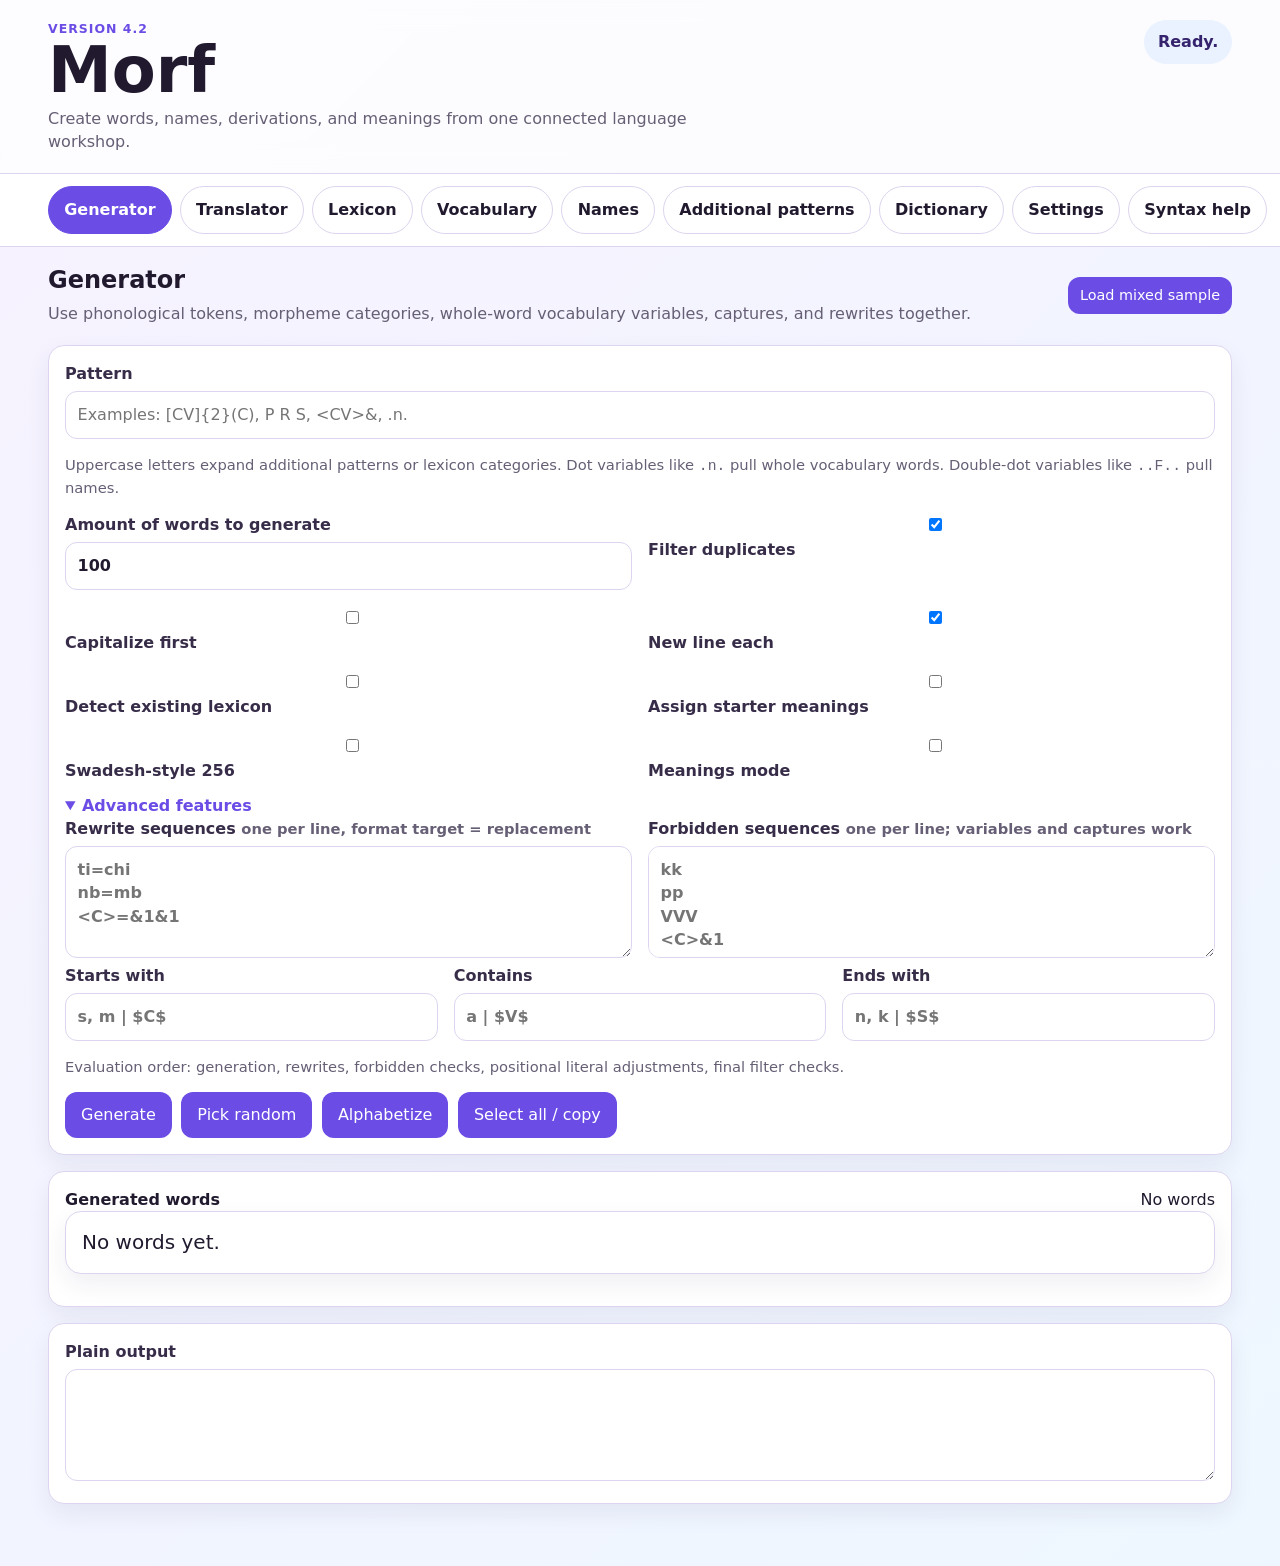
==== commit 3bfd7f59: "Add files via upload" ====
--- a/index.html
+++ b/index.html
@@ -3,14 +3,14 @@
 <head>
   <meta charset="utf-8">
   <meta name="viewport" content="width=device-width, initial-scale=1, maximum-scale=5">
-  <title>Morf 4.0</title>
-  <script>window.MORF_EXPECTED_VERSION="4.0";</script>
-  <link rel="stylesheet" href="styles-4-0.css?v=4.0">
+  <title>Morf 4.2</title>
+  <script>window.MORF_EXPECTED_VERSION="4.2";</script>
+  <link rel="stylesheet" href="styles-4-2.css?v=4.2">
 </head>
 <body>
   <header class="hero">
     <div>
-      <p class="eyebrow">Version 4.0</p>
+      <p class="eyebrow">Version 4.2</p>
       <h1>Morf</h1>
       <p class="lede">Create words, names, derivations, and meanings from one connected language workshop.</p>
     </div>
@@ -31,7 +31,7 @@
     <button class="tab" type="button" data-tab="help">Syntax help</button>
   </nav>
 
-  <script src="tab-switcher-4-0.js?v=4.0"></script>
+  <script src="tab-switcher-4-2.js?v=4.2"></script>
 
   <main>
     <section id="generator" class="panel active" aria-labelledby="generator-title">
@@ -267,6 +267,9 @@
           <dt><code>peachy = peach-like ;{V{Nouns}peach};</code></dt><dd>Links this vocabulary entry to the vocabulary word <code>peach</code> in the Nouns category.</dd>
           <dt><code>Dariaville = town ;{N{First names}Daria};</code></dt><dd>Links a name to another name. The entry shows “Related to”; the target shows “See family.”</dd>
           <dt><code>joopish = bread-like ;{L{R}joop};</code></dt><dd>Links to a Lexicon entry. Use <code>L</code>, <code>V</code>, or <code>N</code> for Lexicon, Vocabulary, or Names.</dd>
+
+          <dt><code>moru~</code> / <code>kime~</code></dt><dd>Single tilde expands the stored spelling variations for the entry containing that form. If <code>mor[o/u]</code> exists, <code>moru~</code> can mean <code>moro</code> or <code>moru</code>.</dd>
+          <dt><code>peach~~</code></dt><dd>Double tilde expands the broader family around that form: the entry itself, entries it is related to, and entries that point to the same family target.</dd>
         </dl></article>
 
       </div>
@@ -313,9 +316,9 @@
     </form>
   </dialog>
 
-  <script src="morf-core-4-0.js?v=4.0"></script>
-  <script src="button-rescue-4-0.js?v=4.0"></script>
-  <script src="app-4-0.js?v=4.0"></script>
-  <script src="version-fix-4-0.js?v=4.0"></script>
+  <script src="morf-core-4-2.js?v=4.2"></script>
+  <script src="button-rescue-4-2.js?v=4.2"></script>
+  <script src="app-4-2.js?v=4.2"></script>
+  <script src="version-fix-4-2.js?v=4.2"></script>
 </body>
 </html>
--- a/styles-4-2.css
+++ b/styles-4-2.css
@@ -0,0 +1,18 @@
+:root{
+  --bg:#f8f6ff; --panel:#ffffff; --ink:#211a2f; --muted:#665f75; --line:#ddd5ef; --brand:#6b4de6; --brand2:#9f7aea; --ok:#d9f8dd; --ok-border:#6fbf73; --bad:#ffe1e1; --warn:#fff4c2;
+  color-scheme: light;
+}
+*{box-sizing:border-box}
+body{margin:0;font-family:Inter,ui-sans-serif,system-ui,-apple-system,BlinkMacSystemFont,"Segoe UI",sans-serif;background:linear-gradient(135deg,#f7f2ff,#eef7ff);color:var(--ink);line-height:1.45}
+.hero{display:flex;gap:1rem;justify-content:space-between;align-items:flex-start;padding:1.25rem clamp(1rem,4vw,3rem);background:rgba(255,255,255,.72);border-bottom:1px solid var(--line);position:sticky;top:0;z-index:5;backdrop-filter:blur(12px)}
+.eyebrow{margin:0 0 .15rem;color:var(--brand);font-weight:800;letter-spacing:.08em;text-transform:uppercase;font-size:.78rem}.hero h1{margin:0;font-size:clamp(2rem,5vw,4rem);line-height:.95}.lede{margin:.35rem 0 0;color:var(--muted);max-width:70ch}.status{padding:.65rem .85rem;border-radius:999px;background:#eee8ff;color:#35236d;font-weight:700;max-width:32rem}.status[data-kind="success"]{background:var(--ok)}.status[data-kind="error"]{background:var(--bad)}.status[data-kind="info"]{background:#eaf2ff}
+.tabs{display:flex;gap:.5rem;overflow-x:auto;padding:.75rem clamp(1rem,4vw,3rem);background:#fff;border-bottom:1px solid var(--line);position:sticky;top:6.2rem;z-index:4}.tab{border:1px solid var(--line);background:#fff;color:var(--ink);border-radius:999px;padding:.7rem .95rem;font-weight:800;white-space:nowrap}.tab.active{background:var(--brand);color:#fff;border-color:var(--brand)}
+main{padding:1rem clamp(1rem,4vw,3rem) 3rem}.panel{display:none}.panel.active{display:block}.panelHeader{display:flex;justify-content:space-between;align-items:center;gap:1rem;margin-bottom:1rem}.panelHeader h2{margin:0}.panelHeader p{margin:.25rem 0;color:var(--muted)}
+.card,.resultItem,.analysisCard,.dictCard,.notice{background:var(--panel);border:1px solid var(--line);border-radius:1rem;padding:1rem;box-shadow:0 10px 25px rgba(44,31,84,.07);margin-bottom:1rem}.notice.error{background:var(--bad)}.notice.success{background:var(--ok)}.grid{display:grid;grid-template-columns:repeat(2,minmax(0,1fr));gap:1rem}.grid.three{grid-template-columns:repeat(3,minmax(0,1fr))}.grid.two{grid-template-columns:repeat(2,minmax(0,1fr))}
+label{display:block;font-weight:800;color:#372d49}input,textarea,select{width:100%;margin-top:.35rem;border:1px solid var(--line);border-radius:.75rem;padding:.72rem;background:#fff;color:var(--ink);font:inherit}textarea{min-height:7rem;resize:vertical}.checkRow,.options{display:flex;flex-wrap:wrap;gap:.75rem;align-items:center}.checkRow label,.options label{display:flex;gap:.45rem;align-items:center;font-weight:700}.checkRow input,.options input{width:auto;margin:0}.hint{color:var(--muted);font-size:.92rem}.actions{display:flex;flex-wrap:wrap;gap:.6rem;margin-top:.75rem}button{cursor:pointer;border:0;background:var(--brand);color:white;border-radius:.75rem;padding:.72rem 1rem;font-weight:900;font:inherit}button.secondary{background:#ebe6ff;color:#271b58}button.small{font-size:.9rem;padding:.5rem .75rem}button.danger{background:#ce3f58}.tag{display:inline-flex;border-radius:999px;background:#eee8ff;color:#3b287a;padding:.2rem .5rem;font-size:.78rem;font-weight:900}.pickedTag{background:#b9f5c0;color:#12551b}.resultItem.picked{background:var(--ok);border-color:var(--ok-border)}.resultTop{display:flex;align-items:center;gap:.6rem;flex-wrap:wrap}.word{font-size:1.35rem}.gloss{color:var(--muted)}.resultAddButtons{display:flex;gap:.4rem;flex-wrap:wrap;margin-top:.65rem;width:100%}.segments{display:flex;flex-wrap:wrap;gap:.45rem}.resultSegmentsWrap{display:flex;align-items:flex-start;gap:.5rem;flex-wrap:wrap;margin-top:.55rem}.resultPiecesLabel{font-size:.82rem;font-weight:900;color:var(--muted);text-transform:uppercase;letter-spacing:.04em;padding:.45rem 0}.segment{background:#f3efff;color:#261a52;border:1px solid var(--line);padding:.4rem .55rem}.segForm{font-weight:900}.segCat{font-size:.75rem;color:var(--muted);display:block}.dictTools{display:flex;gap:.75rem;flex-wrap:wrap}.dictHead{display:flex;justify-content:space-between;gap:1rem;align-items:flex-start}.dictWord{font-size:1.3rem;font-weight:900}.dictMeta{color:var(--muted)}details{margin-top:.75rem}summary{cursor:pointer;font-weight:900;color:var(--brand)}.dialogActions{display:flex;gap:.6rem;justify-content:flex-end;flex-wrap:wrap}dialog{border:1px solid var(--line);border-radius:1rem;max-width:min(720px,94vw);padding:1rem;background:#fff;color:var(--ink)}dialog::backdrop{background:rgba(18,12,37,.45)}.outputArea{width:100%;min-height:10rem}.miniGloss{margin-top:.5rem;color:var(--muted)}
+@media (max-width:760px){.hero{position:static;display:block}.status{margin-top:.75rem;border-radius:.75rem}.tabs{top:0;position:sticky}.grid,.grid.two,.grid.three{grid-template-columns:1fr}.panelHeader{display:block}.actions button,.resultAddButtons button{width:100%}.resultAddButtons{width:100%;margin-left:0}.dictHead{display:block}.word{font-size:1.15rem}input,textarea,select,button{font-size:1rem}.resultSegmentsWrap{display:block}.resultSegmentsWrap .segments{margin-top:.35rem}.card,.resultItem,.analysisCard,.dictCard,.notice{padding:.85rem;border-radius:.85rem}}
+
+.cardHead{display:flex;gap:.65rem;align-items:baseline;justify-content:space-between;flex-wrap:wrap;}
+.cardHead .muted{display:inline-block;}
+
+.resultSegmentsWrap .segments{display:flex;flex-wrap:wrap;gap:.35rem;}
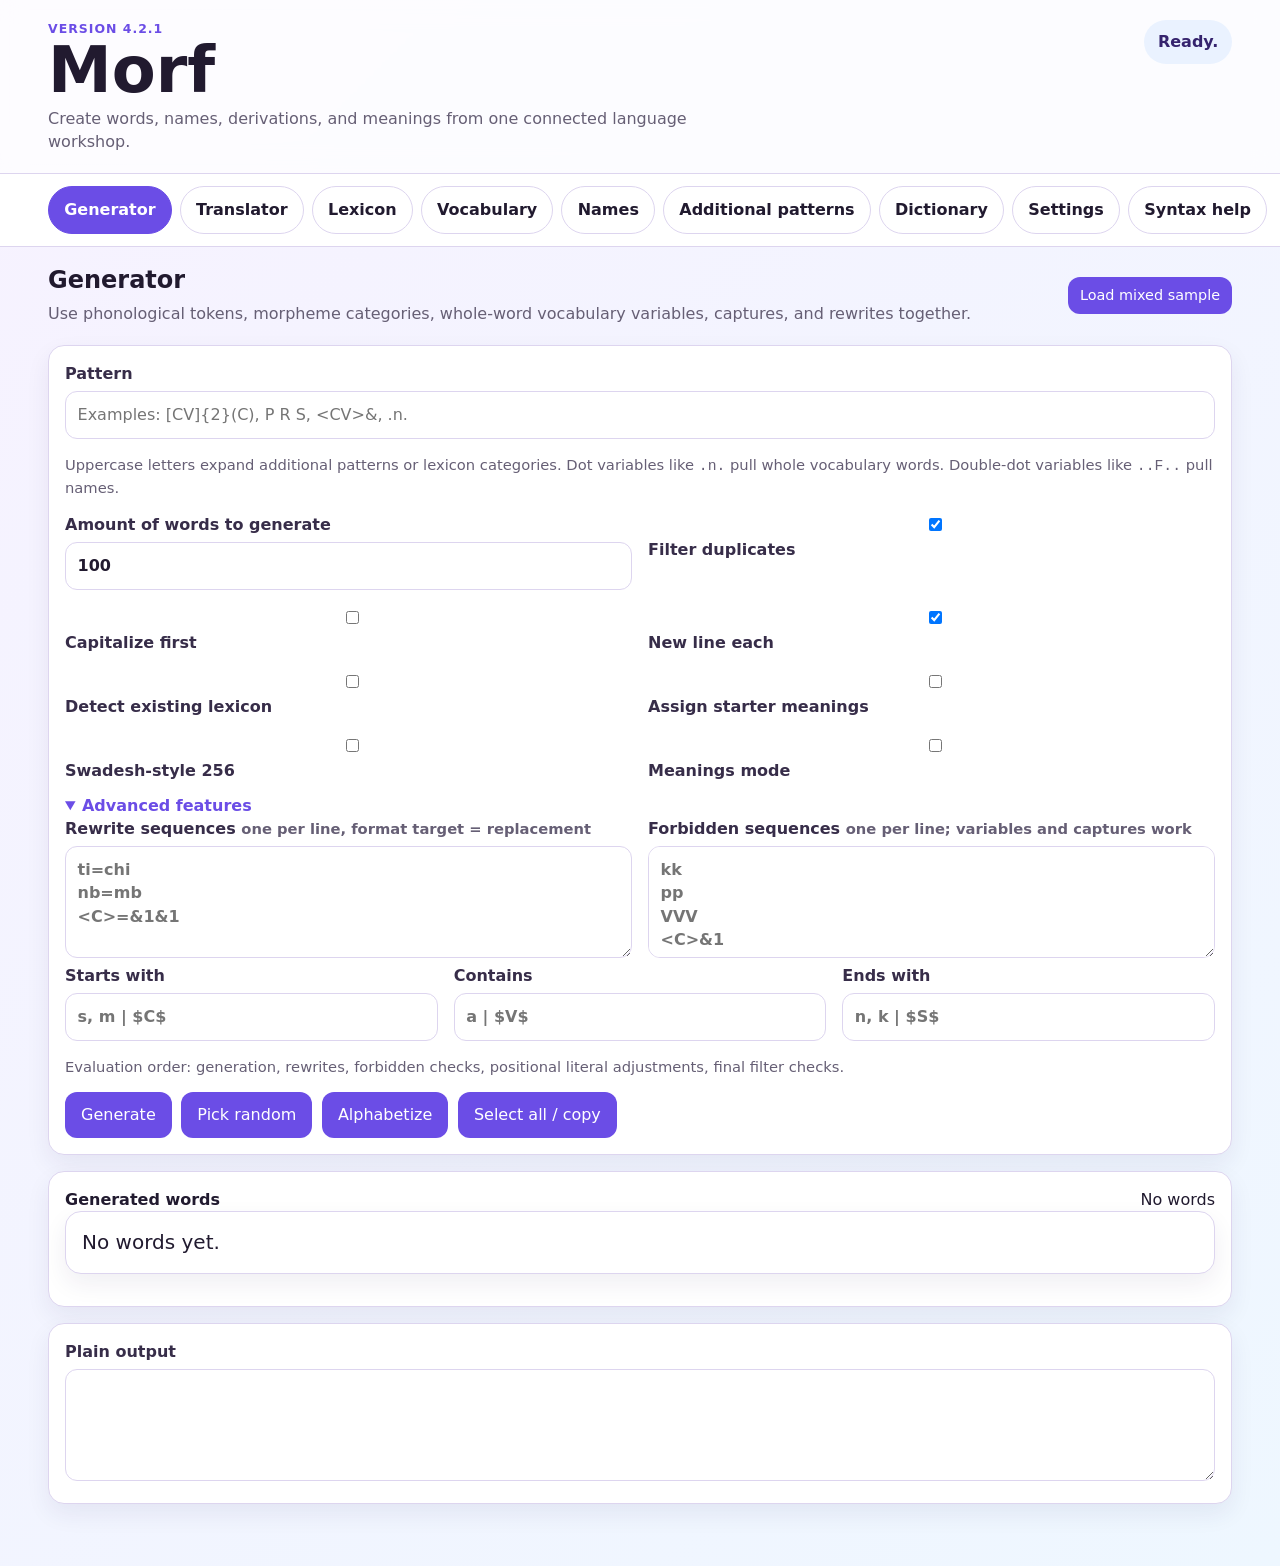
==== commit 9c9433a4: "Add files via upload" ====
--- a/index.html
+++ b/index.html
@@ -3,14 +3,14 @@
 <head>
   <meta charset="utf-8">
   <meta name="viewport" content="width=device-width, initial-scale=1, maximum-scale=5">
-  <title>Morf 4.2</title>
-  <script>window.MORF_EXPECTED_VERSION="4.2";</script>
-  <link rel="stylesheet" href="styles-4-2.css?v=4.2">
+  <title>Morf 4.2.1</title>
+  <script>window.MORF_EXPECTED_VERSION="4.2.1";</script>
+  <link rel="stylesheet" href="styles-4-2-1.css?v=4.2.1">
 </head>
 <body>
   <header class="hero">
     <div>
-      <p class="eyebrow">Version 4.2</p>
+      <p class="eyebrow">Version 4.2.1</p>
       <h1>Morf</h1>
       <p class="lede">Create words, names, derivations, and meanings from one connected language workshop.</p>
     </div>
@@ -31,7 +31,7 @@
     <button class="tab" type="button" data-tab="help">Syntax help</button>
   </nav>
 
-  <script src="tab-switcher-4-2.js?v=4.2"></script>
+  <script src="tab-switcher-4-2-1.js?v=4.2.1"></script>
 
   <main>
     <section id="generator" class="panel active" aria-labelledby="generator-title">
@@ -316,9 +316,9 @@
     </form>
   </dialog>
 
-  <script src="morf-core-4-2.js?v=4.2"></script>
-  <script src="button-rescue-4-2.js?v=4.2"></script>
-  <script src="app-4-2.js?v=4.2"></script>
-  <script src="version-fix-4-2.js?v=4.2"></script>
+  <script src="morf-core-4-2-1.js?v=4.2.1"></script>
+  <script src="button-rescue-4-2-1.js?v=4.2.1"></script>
+  <script src="app-4-2-1.js?v=4.2.1"></script>
+  <script src="version-fix-4-2-1.js?v=4.2.1"></script>
 </body>
 </html>
--- a/styles-4-2-1.css
+++ b/styles-4-2-1.css
@@ -0,0 +1,15 @@
+:root{
+  --bg:#f8f6ff; --panel:#ffffff; --ink:#211a2f; --muted:#665f75; --line:#ddd5ef; --brand:#6b4de6; --brand2:#9f7aea; --ok:#d9f8dd; --ok-border:#6fbf73; --bad:#ffe1e1; --warn:#fff4c2;
+  color-scheme: light;
+}
+*{box-sizing:border-box}
+body{margin:0;font-family:Inter,ui-sans-serif,system-ui,-apple-system,BlinkMacSystemFont,"Segoe UI",sans-serif;background:linear-gradient(135deg,#f7f2ff,#eef7ff);color:var(--ink);line-height:1.45}
+.hero{display:flex;gap:1rem;justify-content:space-between;align-items:flex-start;padding:1.25rem clamp(1rem,4vw,3rem);background:rgba(255,255,255,.72);border-bottom:1px solid var(--line);position:sticky;top:0;z-index:5;backdrop-filter:blur(12px)}
+.eyebrow{margin:0 0 .15rem;color:var(--brand);font-weight:800;letter-spacing:.08em;text-transform:uppercase;font-size:.78rem}.hero h1{margin:0;font-size:clamp(2rem,5vw,4rem);line-height:.95}.lede{margin:.35rem 0 0;color:var(--muted);max-width:70ch}.status{padding:.65rem .85rem;border-radius:999px;background:#eee8ff;color:#35236d;font-weight:700;max-width:32rem}.status[data-kind="success"]{background:var(--ok)}.status[data-kind="error"]{background:var(--bad)}.status[data-kind="info"]{background:#eaf2ff}
+.tabs{display:flex;gap:.5rem;overflow-x:auto;padding:.75rem clamp(1rem,4vw,3rem);background:#fff;border-bottom:1px solid var(--line);position:sticky;top:6.2rem;z-index:4}.tab{border:1px solid var(--line);background:#fff;color:var(--ink);border-radius:999px;padding:.7rem .95rem;font-weight:800;white-space:nowrap}.tab.active{background:var(--brand);color:#fff;border-color:var(--brand)}
+main{padding:1rem clamp(1rem,4vw,3rem) 3rem}.panel{display:none}.panel.active{display:block}.panelHeader{display:flex;justify-content:space-between;align-items:center;gap:1rem;margin-bottom:1rem}.panelHeader h2{margin:0}.panelHeader p{margin:.25rem 0;color:var(--muted)}
+.card,.resultItem,.analysisCard,.dictCard,.notice{background:var(--panel);border:1px solid var(--line);border-radius:1rem;padding:1rem;box-shadow:0 10px 25px rgba(44,31,84,.07);margin-bottom:1rem}.notice.error{background:var(--bad)}.notice.success{background:var(--ok)}.grid{display:grid;grid-template-columns:repeat(2,minmax(0,1fr));gap:1rem}.grid.three{grid-template-columns:repeat(3,minmax(0,1fr))}.grid.two{grid-template-columns:repeat(2,minmax(0,1fr))}
+label{display:block;font-weight:800;color:#372d49}input,textarea,select{width:100%;margin-top:.35rem;border:1px solid var(--line);border-radius:.75rem;padding:.72rem;background:#fff;color:var(--ink);font:inherit}textarea{min-height:7rem;resize:vertical}.checkRow,.options{display:flex;flex-wrap:wrap;gap:.75rem;align-items:center}.checkRow label,.options label{display:flex;gap:.45rem;align-items:center;font-weight:700}.checkRow input,.options input{width:auto;margin:0}.hint{color:var(--muted);font-size:.92rem}.actions{display:flex;flex-wrap:wrap;gap:.6rem;margin-top:.75rem}button{cursor:pointer;border:0;background:var(--brand);color:white;border-radius:.75rem;padding:.72rem 1rem;font-weight:900;font:inherit}button.secondary{background:#ebe6ff;color:#271b58}button.small{font-size:.9rem;padding:.5rem .75rem}button.danger{background:#ce3f58}.tag{display:inline-flex;border-radius:999px;background:#eee8ff;color:#3b287a;padding:.2rem .5rem;font-size:.78rem;font-weight:900}.pickedTag{background:#b9f5c0;color:#12551b}.resultItem.picked{background:var(--ok);border-color:var(--ok-border)}.resultTop{display:flex;align-items:center;gap:.6rem;flex-wrap:wrap}.word{font-size:1.35rem}.gloss{color:var(--muted)}.resultAddButtons{display:flex;gap:.4rem;flex-wrap:wrap;margin-top:.65rem;width:100%}.segments{display:flex;flex-wrap:wrap;gap:.45rem}.resultSegmentsWrap{display:flex;align-items:flex-start;gap:.5rem;flex-wrap:wrap;margin-top:.55rem}.resultPiecesLabel{font-size:.82rem;font-weight:900;color:var(--muted);text-transform:uppercase;letter-spacing:.04em;padding:.45rem 0}.segment{background:#f3efff;color:#261a52;border:1px solid var(--line);padding:.4rem .55rem}.segForm{font-weight:900}.segCat{font-size:.75rem;color:var(--muted);display:block}.dictTools{display:flex;gap:.75rem;flex-wrap:wrap}.dictHead{display:flex;justify-content:space-between;gap:1rem;align-items:flex-start}.dictWord{font-size:1.3rem;font-weight:900}.dictMeta{color:var(--muted)}details{margin-top:.75rem}summary{cursor:pointer;font-weight:900;color:var(--brand)}.dialogActions{display:flex;gap:.6rem;justify-content:flex-end;flex-wrap:wrap}dialog{border:1px solid var(--line);border-radius:1rem;max-width:min(720px,94vw);padding:1rem;background:#fff;color:var(--ink)}dialog::backdrop{background:rgba(18,12,37,.45)}.outputArea{width:100%;min-height:10rem}.miniGloss{margin-top:.5rem;color:var(--muted)}
+@media (max-width:760px){.hero{position:static;display:block}.status{margin-top:.75rem;border-radius:.75rem}.tabs{top:0;position:sticky}.grid,.grid.two,.grid.three{grid-template-columns:1fr}.panelHeader{display:block}.actions button,.resultAddButtons button{width:100%}.resultAddButtons{width:100%;margin-left:0}.dictHead{display:block}.word{font-size:1.15rem}input,textarea,select,button{font-size:1rem}.resultSegmentsWrap{display:block}.resultSegmentsWrap .segments{margin-top:.35rem}.card,.resultItem,.analysisCard,.dictCard,.notice{padding:.85rem;border-radius:.85rem}}
+
+.cardHead{display:flex;align-items:center;gap:.55rem;flex-wrap:wrap;justify-content:space-between}
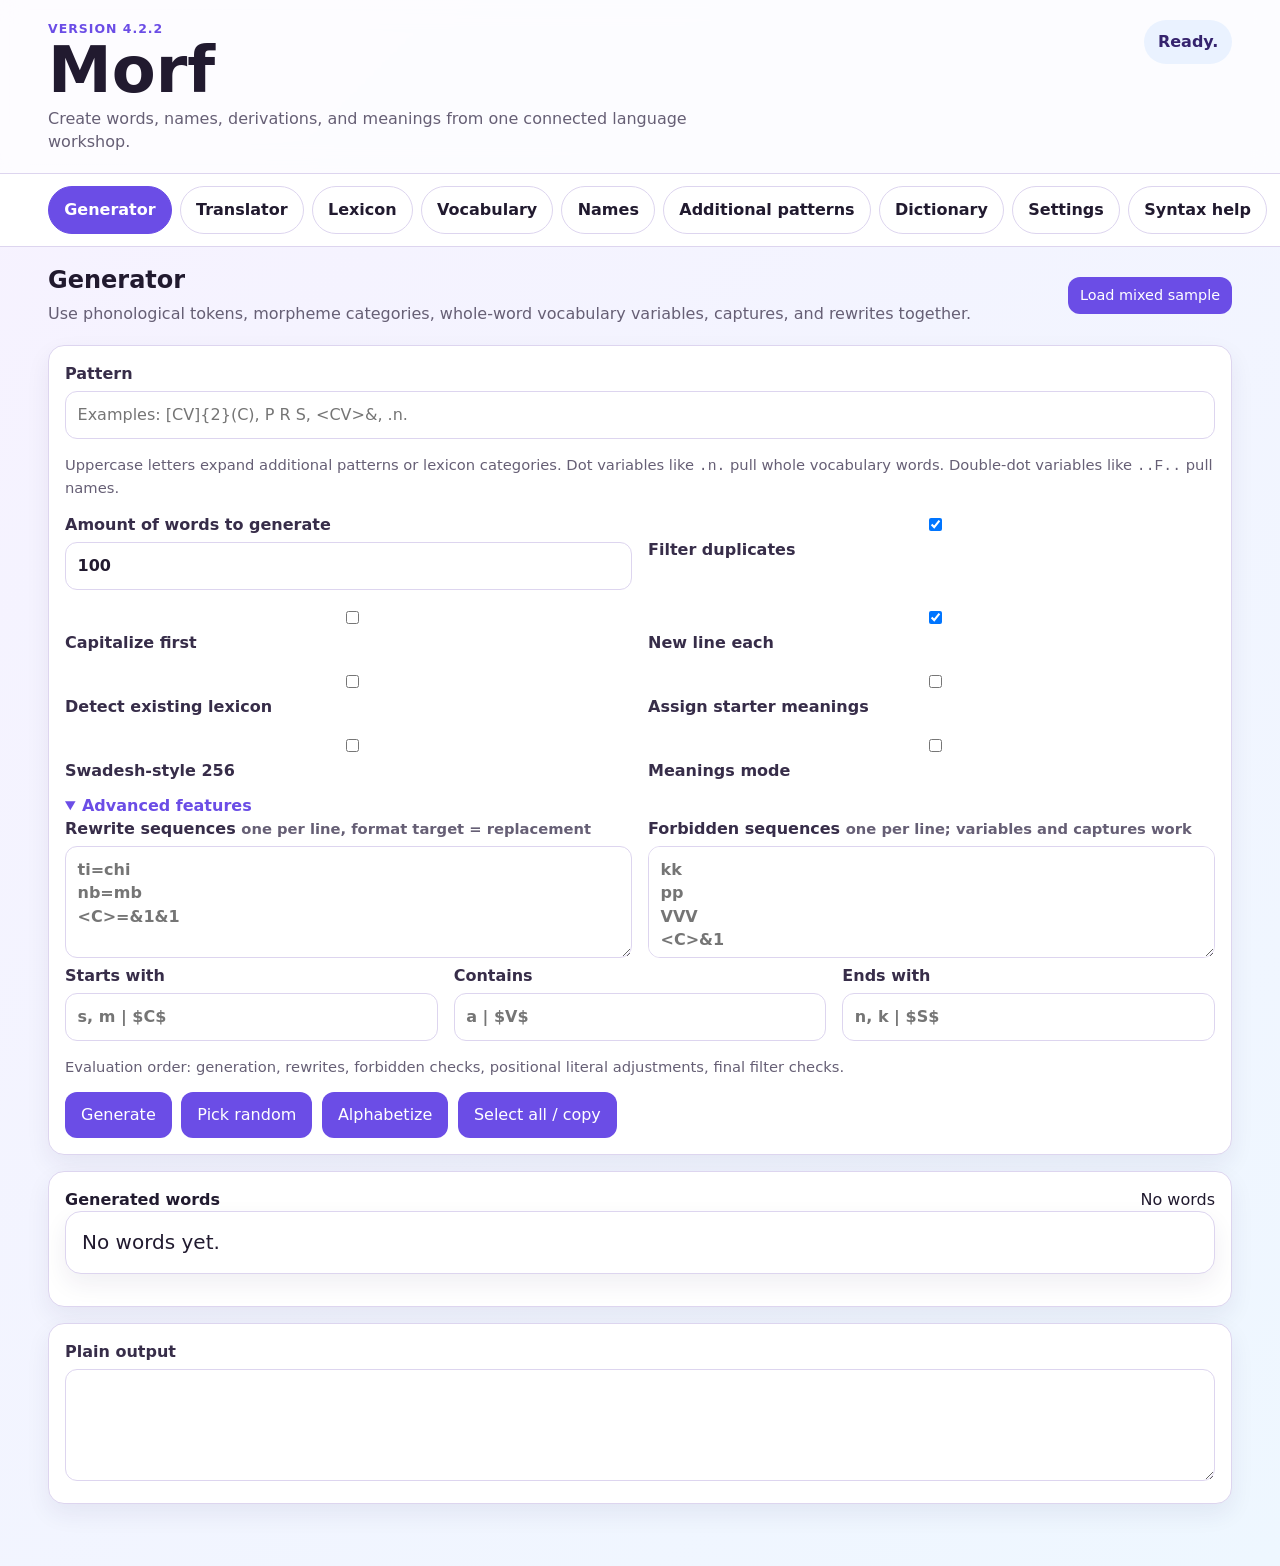
==== commit 5fbe227f: "Add files via upload" ====
--- a/index.html
+++ b/index.html
@@ -3,14 +3,14 @@
 <head>
   <meta charset="utf-8">
   <meta name="viewport" content="width=device-width, initial-scale=1, maximum-scale=5">
-  <title>Morf 4.2.1</title>
-  <script>window.MORF_EXPECTED_VERSION="4.2.1";</script>
-  <link rel="stylesheet" href="styles-4-2-1.css?v=4.2.1">
+  <title>Morf 4.2.2</title>
+  <script>window.MORF_EXPECTED_VERSION="4.2.2";</script>
+  <link rel="stylesheet" href="styles-4-2-2.css?v=4.2.2">
 </head>
 <body>
   <header class="hero">
     <div>
-      <p class="eyebrow">Version 4.2.1</p>
+      <p class="eyebrow">Version 4.2.2</p>
       <h1>Morf</h1>
       <p class="lede">Create words, names, derivations, and meanings from one connected language workshop.</p>
     </div>
@@ -31,7 +31,7 @@
     <button class="tab" type="button" data-tab="help">Syntax help</button>
   </nav>
 
-  <script src="tab-switcher-4-2-1.js?v=4.2.1"></script>
+  <script src="tab-switcher-4-2-2.js?v=4.2.2"></script>
 
   <main>
     <section id="generator" class="panel active" aria-labelledby="generator-title">
@@ -316,9 +316,9 @@
     </form>
   </dialog>
 
-  <script src="morf-core-4-2-1.js?v=4.2.1"></script>
-  <script src="button-rescue-4-2-1.js?v=4.2.1"></script>
-  <script src="app-4-2-1.js?v=4.2.1"></script>
-  <script src="version-fix-4-2-1.js?v=4.2.1"></script>
+  <script src="morf-core-4-2-2.js?v=4.2.2"></script>
+  <script src="button-rescue-4-2-2.js?v=4.2.2"></script>
+  <script src="app-4-2-2.js?v=4.2.2"></script>
+  <script src="version-fix-4-2-2.js?v=4.2.2"></script>
 </body>
 </html>
--- a/styles-4-2-2.css
+++ b/styles-4-2-2.css
@@ -0,0 +1,15 @@
+:root{
+  --bg:#f8f6ff; --panel:#ffffff; --ink:#211a2f; --muted:#665f75; --line:#ddd5ef; --brand:#6b4de6; --brand2:#9f7aea; --ok:#d9f8dd; --ok-border:#6fbf73; --bad:#ffe1e1; --warn:#fff4c2;
+  color-scheme: light;
+}
+*{box-sizing:border-box}
+body{margin:0;font-family:Inter,ui-sans-serif,system-ui,-apple-system,BlinkMacSystemFont,"Segoe UI",sans-serif;background:linear-gradient(135deg,#f7f2ff,#eef7ff);color:var(--ink);line-height:1.45}
+.hero{display:flex;gap:1rem;justify-content:space-between;align-items:flex-start;padding:1.25rem clamp(1rem,4vw,3rem);background:rgba(255,255,255,.72);border-bottom:1px solid var(--line);position:sticky;top:0;z-index:5;backdrop-filter:blur(12px)}
+.eyebrow{margin:0 0 .15rem;color:var(--brand);font-weight:800;letter-spacing:.08em;text-transform:uppercase;font-size:.78rem}.hero h1{margin:0;font-size:clamp(2rem,5vw,4rem);line-height:.95}.lede{margin:.35rem 0 0;color:var(--muted);max-width:70ch}.status{padding:.65rem .85rem;border-radius:999px;background:#eee8ff;color:#35236d;font-weight:700;max-width:32rem}.status[data-kind="success"]{background:var(--ok)}.status[data-kind="error"]{background:var(--bad)}.status[data-kind="info"]{background:#eaf2ff}
+.tabs{display:flex;gap:.5rem;overflow-x:auto;padding:.75rem clamp(1rem,4vw,3rem);background:#fff;border-bottom:1px solid var(--line);position:sticky;top:6.2rem;z-index:4}.tab{border:1px solid var(--line);background:#fff;color:var(--ink);border-radius:999px;padding:.7rem .95rem;font-weight:800;white-space:nowrap}.tab.active{background:var(--brand);color:#fff;border-color:var(--brand)}
+main{padding:1rem clamp(1rem,4vw,3rem) 3rem}.panel{display:none}.panel.active{display:block}.panelHeader{display:flex;justify-content:space-between;align-items:center;gap:1rem;margin-bottom:1rem}.panelHeader h2{margin:0}.panelHeader p{margin:.25rem 0;color:var(--muted)}
+.card,.resultItem,.analysisCard,.dictCard,.notice{background:var(--panel);border:1px solid var(--line);border-radius:1rem;padding:1rem;box-shadow:0 10px 25px rgba(44,31,84,.07);margin-bottom:1rem}.notice.error{background:var(--bad)}.notice.success{background:var(--ok)}.grid{display:grid;grid-template-columns:repeat(2,minmax(0,1fr));gap:1rem}.grid.three{grid-template-columns:repeat(3,minmax(0,1fr))}.grid.two{grid-template-columns:repeat(2,minmax(0,1fr))}
+label{display:block;font-weight:800;color:#372d49}input,textarea,select{width:100%;margin-top:.35rem;border:1px solid var(--line);border-radius:.75rem;padding:.72rem;background:#fff;color:var(--ink);font:inherit}textarea{min-height:7rem;resize:vertical}.checkRow,.options{display:flex;flex-wrap:wrap;gap:.75rem;align-items:center}.checkRow label,.options label{display:flex;gap:.45rem;align-items:center;font-weight:700}.checkRow input,.options input{width:auto;margin:0}.hint{color:var(--muted);font-size:.92rem}.actions{display:flex;flex-wrap:wrap;gap:.6rem;margin-top:.75rem}button{cursor:pointer;border:0;background:var(--brand);color:white;border-radius:.75rem;padding:.72rem 1rem;font-weight:900;font:inherit}button.secondary{background:#ebe6ff;color:#271b58}button.small{font-size:.9rem;padding:.5rem .75rem}button.danger{background:#ce3f58}.tag{display:inline-flex;border-radius:999px;background:#eee8ff;color:#3b287a;padding:.2rem .5rem;font-size:.78rem;font-weight:900}.pickedTag{background:#b9f5c0;color:#12551b}.resultItem.picked{background:var(--ok);border-color:var(--ok-border)}.resultTop{display:flex;align-items:center;gap:.6rem;flex-wrap:wrap}.word{font-size:1.35rem}.gloss{color:var(--muted)}.resultAddButtons{display:flex;gap:.4rem;flex-wrap:wrap;margin-top:.65rem;width:100%}.segments{display:flex;flex-wrap:wrap;gap:.45rem}.resultSegmentsWrap{display:flex;align-items:flex-start;gap:.5rem;flex-wrap:wrap;margin-top:.55rem}.resultPiecesLabel{font-size:.82rem;font-weight:900;color:var(--muted);text-transform:uppercase;letter-spacing:.04em;padding:.45rem 0}.segment{background:#f3efff;color:#261a52;border:1px solid var(--line);padding:.4rem .55rem}.segForm{font-weight:900}.segCat{font-size:.75rem;color:var(--muted);display:block}.dictTools{display:flex;gap:.75rem;flex-wrap:wrap}.dictHead{display:flex;justify-content:space-between;gap:1rem;align-items:flex-start}.dictWord{font-size:1.3rem;font-weight:900}.dictMeta{color:var(--muted)}details{margin-top:.75rem}summary{cursor:pointer;font-weight:900;color:var(--brand)}.dialogActions{display:flex;gap:.6rem;justify-content:flex-end;flex-wrap:wrap}dialog{border:1px solid var(--line);border-radius:1rem;max-width:min(720px,94vw);padding:1rem;background:#fff;color:var(--ink)}dialog::backdrop{background:rgba(18,12,37,.45)}.outputArea{width:100%;min-height:10rem}.miniGloss{margin-top:.5rem;color:var(--muted)}
+@media (max-width:760px){.hero{position:static;display:block}.status{margin-top:.75rem;border-radius:.75rem}.tabs{top:0;position:sticky}.grid,.grid.two,.grid.three{grid-template-columns:1fr}.panelHeader{display:block}.actions button,.resultAddButtons button{width:100%}.resultAddButtons{width:100%;margin-left:0}.dictHead{display:block}.word{font-size:1.15rem}input,textarea,select,button{font-size:1rem}.resultSegmentsWrap{display:block}.resultSegmentsWrap .segments{margin-top:.35rem}.card,.resultItem,.analysisCard,.dictCard,.notice{padding:.85rem;border-radius:.85rem}}
+
+.cardHead{display:flex;align-items:center;gap:.55rem;flex-wrap:wrap;justify-content:space-between}
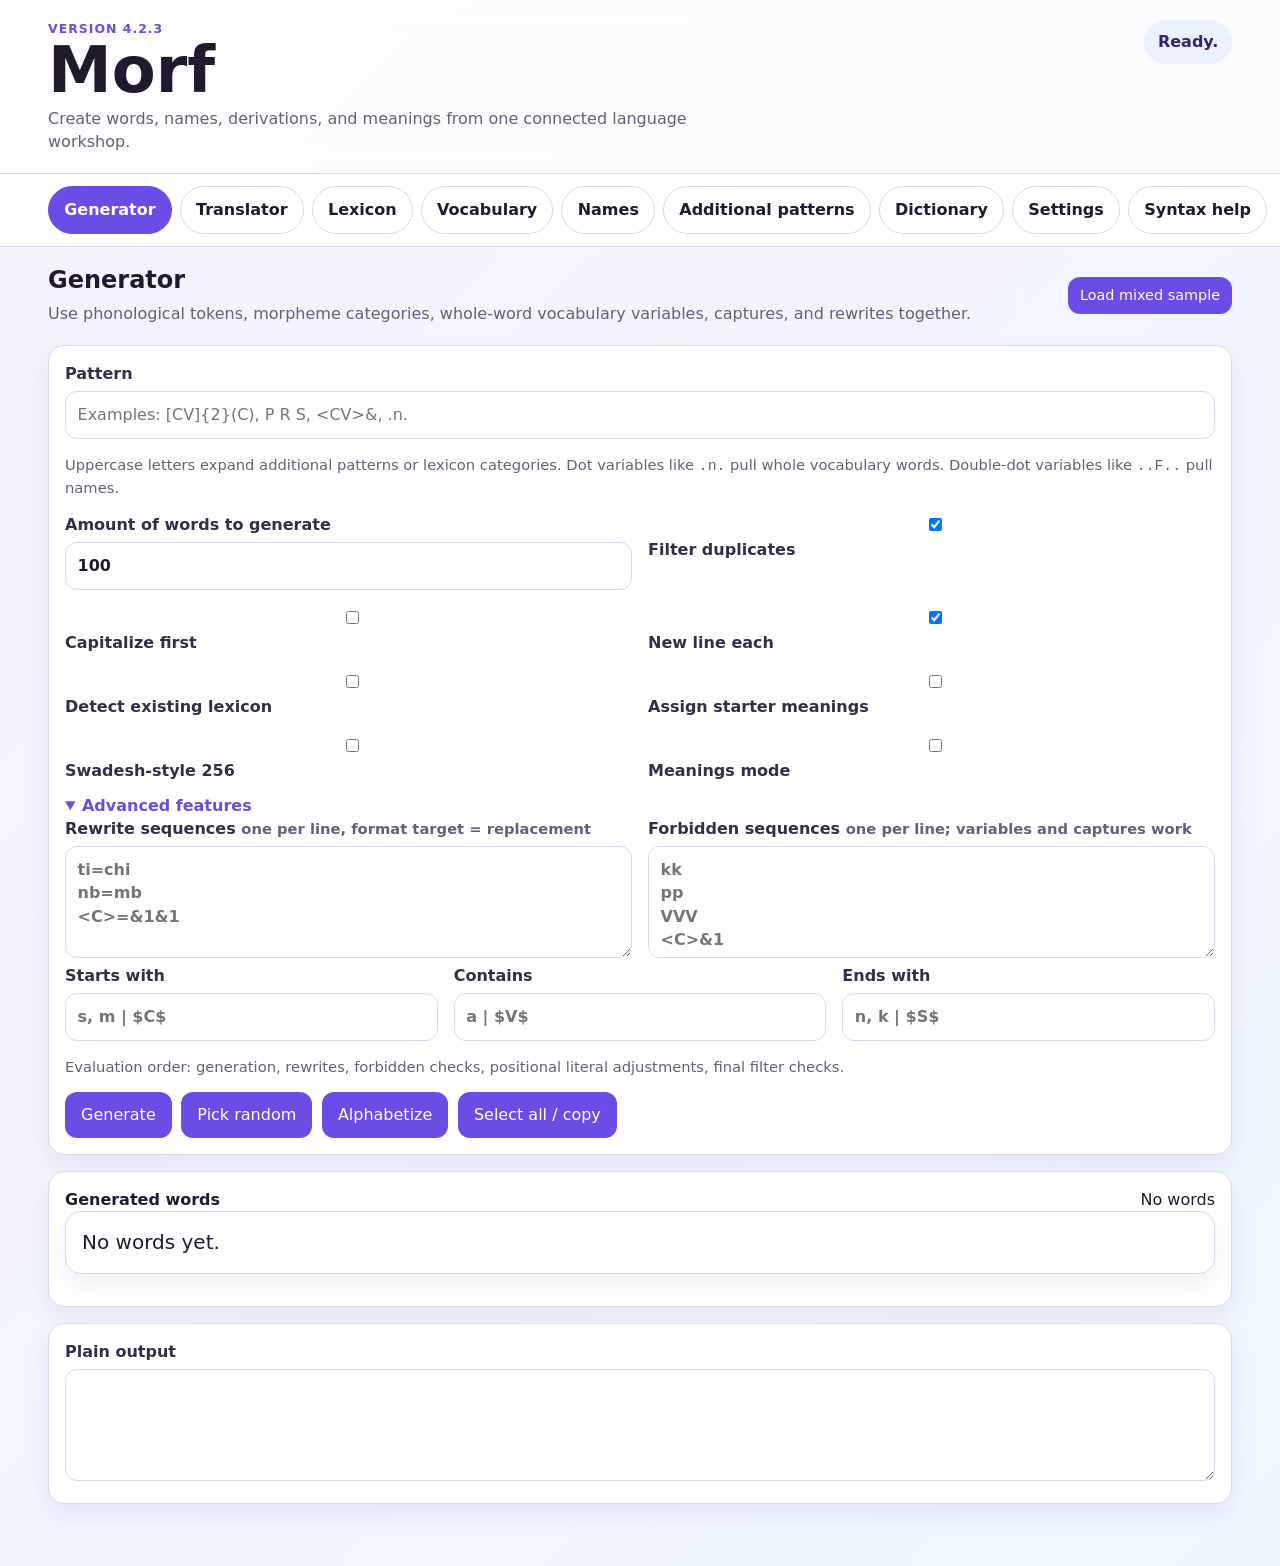
==== commit b87a098c: "Add files via upload" ====
--- a/index.html
+++ b/index.html
@@ -3,14 +3,14 @@
 <head>
   <meta charset="utf-8">
   <meta name="viewport" content="width=device-width, initial-scale=1, maximum-scale=5">
-  <title>Morf 4.2.2</title>
-  <script>window.MORF_EXPECTED_VERSION="4.2.2";</script>
-  <link rel="stylesheet" href="styles-4-2-2.css?v=4.2.2">
+  <title>Morf 4.2.3</title>
+  <script>window.MORF_EXPECTED_VERSION="4.2.3";</script>
+  <link rel="stylesheet" href="styles-4-2-3.css?v=4.2.3">
 </head>
 <body>
   <header class="hero">
     <div>
-      <p class="eyebrow">Version 4.2.2</p>
+      <p class="eyebrow">Version 4.2.3</p>
       <h1>Morf</h1>
       <p class="lede">Create words, names, derivations, and meanings from one connected language workshop.</p>
     </div>
@@ -31,7 +31,7 @@
     <button class="tab" type="button" data-tab="help">Syntax help</button>
   </nav>
 
-  <script src="tab-switcher-4-2-2.js?v=4.2.2"></script>
+  <script src="tab-switcher-4-2-3.js?v=4.2.3"></script>
 
   <main>
     <section id="generator" class="panel active" aria-labelledby="generator-title">
@@ -85,6 +85,8 @@
           <button id="selectAllBtn" type="button" onclick="if(!window.MorfSafeButton && !window.MorfSelectAllClick){var s=document.getElementById('status'); if(s) s.textContent='App scripts are still loading. Refresh once if this stays here.'; return false;} return (window.MorfSafeButton ? window.MorfSafeButton(event) : window.MorfSelectAllClick(event));">Select all / copy</button>
         </div>
       </div>
+
+      <section id="randomPickPanel" class="randomPickPanel" aria-live="polite" hidden></section>
 
       <div class="outputGrid">
         <section class="card">
@@ -316,9 +318,9 @@
     </form>
   </dialog>
 
-  <script src="morf-core-4-2-2.js?v=4.2.2"></script>
-  <script src="button-rescue-4-2-2.js?v=4.2.2"></script>
-  <script src="app-4-2-2.js?v=4.2.2"></script>
-  <script src="version-fix-4-2-2.js?v=4.2.2"></script>
+  <script src="morf-core-4-2-3.js?v=4.2.3"></script>
+  <script src="button-rescue-4-2-3.js?v=4.2.3"></script>
+  <script src="app-4-2-3.js?v=4.2.3"></script>
+  <script src="version-fix-4-2-3.js?v=4.2.3"></script>
 </body>
 </html>
--- a/styles-4-2-3.css
+++ b/styles-4-2-3.css
@@ -0,0 +1,19 @@
+:root{
+  --bg:#f8f6ff; --panel:#ffffff; --ink:#211a2f; --muted:#665f75; --line:#ddd5ef; --brand:#6b4de6; --brand2:#9f7aea; --ok:#d9f8dd; --ok-border:#6fbf73; --bad:#ffe1e1; --warn:#fff4c2;
+  color-scheme: light;
+}
+*{box-sizing:border-box}
+body{margin:0;font-family:Inter,ui-sans-serif,system-ui,-apple-system,BlinkMacSystemFont,"Segoe UI",sans-serif;background:linear-gradient(135deg,#f7f2ff,#eef7ff);color:var(--ink);line-height:1.45}
+.hero{display:flex;gap:1rem;justify-content:space-between;align-items:flex-start;padding:1.25rem clamp(1rem,4vw,3rem);background:rgba(255,255,255,.72);border-bottom:1px solid var(--line);position:sticky;top:0;z-index:5;backdrop-filter:blur(12px)}
+.eyebrow{margin:0 0 .15rem;color:var(--brand);font-weight:800;letter-spacing:.08em;text-transform:uppercase;font-size:.78rem}.hero h1{margin:0;font-size:clamp(2rem,5vw,4rem);line-height:.95}.lede{margin:.35rem 0 0;color:var(--muted);max-width:70ch}.status{padding:.65rem .85rem;border-radius:999px;background:#eee8ff;color:#35236d;font-weight:700;max-width:32rem}.status[data-kind="success"]{background:var(--ok)}.status[data-kind="error"]{background:var(--bad)}.status[data-kind="info"]{background:#eaf2ff}
+.tabs{display:flex;gap:.5rem;overflow-x:auto;padding:.75rem clamp(1rem,4vw,3rem);background:#fff;border-bottom:1px solid var(--line);position:sticky;top:6.2rem;z-index:4}.tab{border:1px solid var(--line);background:#fff;color:var(--ink);border-radius:999px;padding:.7rem .95rem;font-weight:800;white-space:nowrap}.tab.active{background:var(--brand);color:#fff;border-color:var(--brand)}
+main{padding:1rem clamp(1rem,4vw,3rem) 3rem}.panel{display:none}.panel.active{display:block}.panelHeader{display:flex;justify-content:space-between;align-items:center;gap:1rem;margin-bottom:1rem}.panelHeader h2{margin:0}.panelHeader p{margin:.25rem 0;color:var(--muted)}
+.card,.resultItem,.analysisCard,.dictCard,.notice{background:var(--panel);border:1px solid var(--line);border-radius:1rem;padding:1rem;box-shadow:0 10px 25px rgba(44,31,84,.07);margin-bottom:1rem}.notice.error{background:var(--bad)}.notice.success{background:var(--ok)}.grid{display:grid;grid-template-columns:repeat(2,minmax(0,1fr));gap:1rem}.grid.three{grid-template-columns:repeat(3,minmax(0,1fr))}.grid.two{grid-template-columns:repeat(2,minmax(0,1fr))}
+label{display:block;font-weight:800;color:#372d49}input,textarea,select{width:100%;margin-top:.35rem;border:1px solid var(--line);border-radius:.75rem;padding:.72rem;background:#fff;color:var(--ink);font:inherit}textarea{min-height:7rem;resize:vertical}.checkRow,.options{display:flex;flex-wrap:wrap;gap:.75rem;align-items:center}.checkRow label,.options label{display:flex;gap:.45rem;align-items:center;font-weight:700}.checkRow input,.options input{width:auto;margin:0}.hint{color:var(--muted);font-size:.92rem}.actions{display:flex;flex-wrap:wrap;gap:.6rem;margin-top:.75rem}button{cursor:pointer;border:0;background:var(--brand);color:white;border-radius:.75rem;padding:.72rem 1rem;font-weight:900;font:inherit}button.secondary{background:#ebe6ff;color:#271b58}button.small{font-size:.9rem;padding:.5rem .75rem}button.danger{background:#ce3f58}.tag{display:inline-flex;border-radius:999px;background:#eee8ff;color:#3b287a;padding:.2rem .5rem;font-size:.78rem;font-weight:900}.pickedTag{background:#b9f5c0;color:#12551b}.resultItem.picked{background:var(--ok);border-color:var(--ok-border)}.resultTop{display:flex;align-items:center;gap:.6rem;flex-wrap:wrap}.word{font-size:1.35rem}.gloss{color:var(--muted)}.resultAddButtons{display:flex;gap:.4rem;flex-wrap:wrap;margin-top:.65rem;width:100%}.segments{display:flex;flex-wrap:wrap;gap:.45rem}.resultSegmentsWrap{display:flex;align-items:flex-start;gap:.5rem;flex-wrap:wrap;margin-top:.55rem}.resultPiecesLabel{font-size:.82rem;font-weight:900;color:var(--muted);text-transform:uppercase;letter-spacing:.04em;padding:.45rem 0}.segment{background:#f3efff;color:#261a52;border:1px solid var(--line);padding:.4rem .55rem}.segForm{font-weight:900}.segCat{font-size:.75rem;color:var(--muted);display:block}.dictTools{display:flex;gap:.75rem;flex-wrap:wrap}.dictHead{display:flex;justify-content:space-between;gap:1rem;align-items:flex-start}.dictWord{font-size:1.3rem;font-weight:900}.dictMeta{color:var(--muted)}details{margin-top:.75rem}summary{cursor:pointer;font-weight:900;color:var(--brand)}.dialogActions{display:flex;gap:.6rem;justify-content:flex-end;flex-wrap:wrap}dialog{border:1px solid var(--line);border-radius:1rem;max-width:min(720px,94vw);padding:1rem;background:#fff;color:var(--ink)}dialog::backdrop{background:rgba(18,12,37,.45)}.outputArea{width:100%;min-height:10rem}.miniGloss{margin-top:.5rem;color:var(--muted)}
+@media (max-width:760px){.hero{position:static;display:block}.status{margin-top:.75rem;border-radius:.75rem}.tabs{top:0;position:sticky}.grid,.grid.two,.grid.three{grid-template-columns:1fr}.panelHeader{display:block}.actions button,.resultAddButtons button{width:100%}.resultAddButtons{width:100%;margin-left:0}.dictHead{display:block}.word{font-size:1.15rem}input,textarea,select,button{font-size:1rem}.resultSegmentsWrap{display:block}.resultSegmentsWrap .segments{margin-top:.35rem}.card,.resultItem,.analysisCard,.dictCard,.notice{padding:.85rem;border-radius:.85rem}}
+
+.cardHead{display:flex;align-items:center;gap:.55rem;flex-wrap:wrap;justify-content:space-between}
+
+.randomPickPanel{margin:1rem 0;border-radius:1rem;background:linear-gradient(135deg,#e8ddff,#d6f7dd);border:1px solid var(--line);padding:1rem;box-shadow:0 10px 25px rgba(44,31,84,.08)}
+.randomPickPanel[hidden]{display:none!important}.randomPickInner{display:grid;grid-template-columns:auto 1fr auto;gap:.6rem 1rem;align-items:center}.randomPickLabel{font-weight:900;text-transform:uppercase;letter-spacing:.05em;color:var(--brand);font-size:.86rem}.randomPickWord{font-size:1.45rem;font-weight:1000;color:var(--ink)}.randomPickGloss{color:var(--muted);font-weight:800}.randomPickPieces{grid-column:1 / -1;display:flex;gap:.5rem;flex-wrap:wrap;align-items:flex-start}.entryViewBody{line-height:1.5}.entryViewBody p{margin:.45rem 0}
+@media (max-width:760px){.randomPickInner{display:block}.randomPickWord{font-size:1.3rem;margin:.2rem 0}.randomPickPanel button{width:100%;margin-top:.6rem}.randomPickPieces{display:block}.randomPickPieces .segments{margin-top:.35rem}}
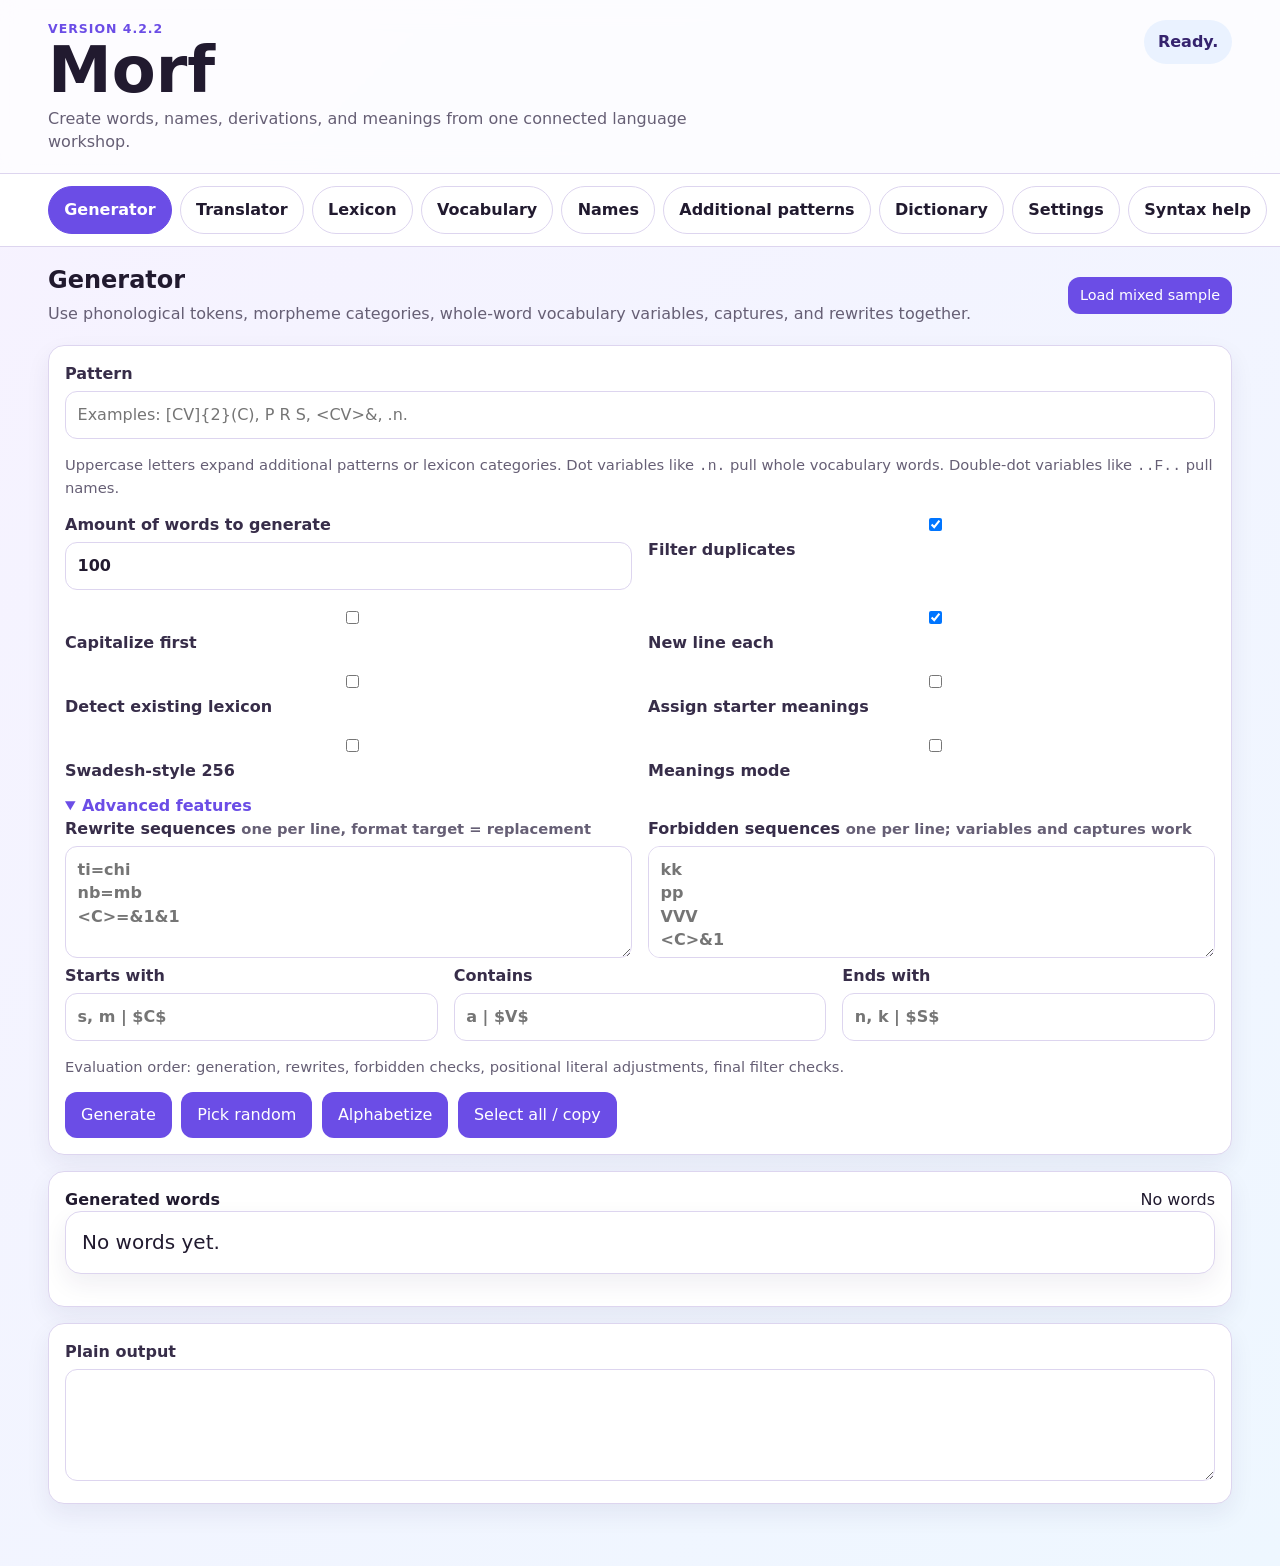
==== commit 93c3cefd: "Add files via upload" ====
--- a/index.html
+++ b/index.html
@@ -3,14 +3,14 @@
 <head>
   <meta charset="utf-8">
   <meta name="viewport" content="width=device-width, initial-scale=1, maximum-scale=5">
-  <title>Morf 4.2.3</title>
-  <script>window.MORF_EXPECTED_VERSION="4.2.3";</script>
-  <link rel="stylesheet" href="styles-4-2-3.css?v=4.2.3">
+  <title>Morf 4.2.2</title>
+  <script>window.MORF_EXPECTED_VERSION="4.2.2";</script>
+  <link rel="stylesheet" href="styles-4-2-2.css?v=4.2.2">
 </head>
 <body>
   <header class="hero">
     <div>
-      <p class="eyebrow">Version 4.2.3</p>
+      <p class="eyebrow">Version 4.2.2</p>
       <h1>Morf</h1>
       <p class="lede">Create words, names, derivations, and meanings from one connected language workshop.</p>
     </div>
@@ -31,7 +31,7 @@
     <button class="tab" type="button" data-tab="help">Syntax help</button>
   </nav>
 
-  <script src="tab-switcher-4-2-3.js?v=4.2.3"></script>
+  <script src="tab-switcher-4-2-2.js?v=4.2.2"></script>
 
   <main>
     <section id="generator" class="panel active" aria-labelledby="generator-title">
@@ -85,8 +85,6 @@
           <button id="selectAllBtn" type="button" onclick="if(!window.MorfSafeButton && !window.MorfSelectAllClick){var s=document.getElementById('status'); if(s) s.textContent='App scripts are still loading. Refresh once if this stays here.'; return false;} return (window.MorfSafeButton ? window.MorfSafeButton(event) : window.MorfSelectAllClick(event));">Select all / copy</button>
         </div>
       </div>
-
-      <section id="randomPickPanel" class="randomPickPanel" aria-live="polite" hidden></section>
 
       <div class="outputGrid">
         <section class="card">
@@ -318,9 +316,9 @@
     </form>
   </dialog>
 
-  <script src="morf-core-4-2-3.js?v=4.2.3"></script>
-  <script src="button-rescue-4-2-3.js?v=4.2.3"></script>
-  <script src="app-4-2-3.js?v=4.2.3"></script>
-  <script src="version-fix-4-2-3.js?v=4.2.3"></script>
+  <script src="morf-core-4-2-2.js?v=4.2.2"></script>
+  <script src="button-rescue-4-2-2.js?v=4.2.2"></script>
+  <script src="app-4-2-2.js?v=4.2.2"></script>
+  <script src="version-fix-4-2-2.js?v=4.2.2"></script>
 </body>
 </html>
--- a/styles-4-2-2.css
+++ b/styles-4-2-2.css
@@ -0,0 +1,15 @@
+:root{
+  --bg:#f8f6ff; --panel:#ffffff; --ink:#211a2f; --muted:#665f75; --line:#ddd5ef; --brand:#6b4de6; --brand2:#9f7aea; --ok:#d9f8dd; --ok-border:#6fbf73; --bad:#ffe1e1; --warn:#fff4c2;
+  color-scheme: light;
+}
+*{box-sizing:border-box}
+body{margin:0;font-family:Inter,ui-sans-serif,system-ui,-apple-system,BlinkMacSystemFont,"Segoe UI",sans-serif;background:linear-gradient(135deg,#f7f2ff,#eef7ff);color:var(--ink);line-height:1.45}
+.hero{display:flex;gap:1rem;justify-content:space-between;align-items:flex-start;padding:1.25rem clamp(1rem,4vw,3rem);background:rgba(255,255,255,.72);border-bottom:1px solid var(--line);position:sticky;top:0;z-index:5;backdrop-filter:blur(12px)}
+.eyebrow{margin:0 0 .15rem;color:var(--brand);font-weight:800;letter-spacing:.08em;text-transform:uppercase;font-size:.78rem}.hero h1{margin:0;font-size:clamp(2rem,5vw,4rem);line-height:.95}.lede{margin:.35rem 0 0;color:var(--muted);max-width:70ch}.status{padding:.65rem .85rem;border-radius:999px;background:#eee8ff;color:#35236d;font-weight:700;max-width:32rem}.status[data-kind="success"]{background:var(--ok)}.status[data-kind="error"]{background:var(--bad)}.status[data-kind="info"]{background:#eaf2ff}
+.tabs{display:flex;gap:.5rem;overflow-x:auto;padding:.75rem clamp(1rem,4vw,3rem);background:#fff;border-bottom:1px solid var(--line);position:sticky;top:6.2rem;z-index:4}.tab{border:1px solid var(--line);background:#fff;color:var(--ink);border-radius:999px;padding:.7rem .95rem;font-weight:800;white-space:nowrap}.tab.active{background:var(--brand);color:#fff;border-color:var(--brand)}
+main{padding:1rem clamp(1rem,4vw,3rem) 3rem}.panel{display:none}.panel.active{display:block}.panelHeader{display:flex;justify-content:space-between;align-items:center;gap:1rem;margin-bottom:1rem}.panelHeader h2{margin:0}.panelHeader p{margin:.25rem 0;color:var(--muted)}
+.card,.resultItem,.analysisCard,.dictCard,.notice{background:var(--panel);border:1px solid var(--line);border-radius:1rem;padding:1rem;box-shadow:0 10px 25px rgba(44,31,84,.07);margin-bottom:1rem}.notice.error{background:var(--bad)}.notice.success{background:var(--ok)}.grid{display:grid;grid-template-columns:repeat(2,minmax(0,1fr));gap:1rem}.grid.three{grid-template-columns:repeat(3,minmax(0,1fr))}.grid.two{grid-template-columns:repeat(2,minmax(0,1fr))}
+label{display:block;font-weight:800;color:#372d49}input,textarea,select{width:100%;margin-top:.35rem;border:1px solid var(--line);border-radius:.75rem;padding:.72rem;background:#fff;color:var(--ink);font:inherit}textarea{min-height:7rem;resize:vertical}.checkRow,.options{display:flex;flex-wrap:wrap;gap:.75rem;align-items:center}.checkRow label,.options label{display:flex;gap:.45rem;align-items:center;font-weight:700}.checkRow input,.options input{width:auto;margin:0}.hint{color:var(--muted);font-size:.92rem}.actions{display:flex;flex-wrap:wrap;gap:.6rem;margin-top:.75rem}button{cursor:pointer;border:0;background:var(--brand);color:white;border-radius:.75rem;padding:.72rem 1rem;font-weight:900;font:inherit}button.secondary{background:#ebe6ff;color:#271b58}button.small{font-size:.9rem;padding:.5rem .75rem}button.danger{background:#ce3f58}.tag{display:inline-flex;border-radius:999px;background:#eee8ff;color:#3b287a;padding:.2rem .5rem;font-size:.78rem;font-weight:900}.pickedTag{background:#b9f5c0;color:#12551b}.resultItem.picked{background:var(--ok);border-color:var(--ok-border)}.resultTop{display:flex;align-items:center;gap:.6rem;flex-wrap:wrap}.word{font-size:1.35rem}.gloss{color:var(--muted)}.resultAddButtons{display:flex;gap:.4rem;flex-wrap:wrap;margin-top:.65rem;width:100%}.segments{display:flex;flex-wrap:wrap;gap:.45rem}.resultSegmentsWrap{display:flex;align-items:flex-start;gap:.5rem;flex-wrap:wrap;margin-top:.55rem}.resultPiecesLabel{font-size:.82rem;font-weight:900;color:var(--muted);text-transform:uppercase;letter-spacing:.04em;padding:.45rem 0}.segment{background:#f3efff;color:#261a52;border:1px solid var(--line);padding:.4rem .55rem}.segForm{font-weight:900}.segCat{font-size:.75rem;color:var(--muted);display:block}.dictTools{display:flex;gap:.75rem;flex-wrap:wrap}.dictHead{display:flex;justify-content:space-between;gap:1rem;align-items:flex-start}.dictWord{font-size:1.3rem;font-weight:900}.dictMeta{color:var(--muted)}details{margin-top:.75rem}summary{cursor:pointer;font-weight:900;color:var(--brand)}.dialogActions{display:flex;gap:.6rem;justify-content:flex-end;flex-wrap:wrap}dialog{border:1px solid var(--line);border-radius:1rem;max-width:min(720px,94vw);padding:1rem;background:#fff;color:var(--ink)}dialog::backdrop{background:rgba(18,12,37,.45)}.outputArea{width:100%;min-height:10rem}.miniGloss{margin-top:.5rem;color:var(--muted)}
+@media (max-width:760px){.hero{position:static;display:block}.status{margin-top:.75rem;border-radius:.75rem}.tabs{top:0;position:sticky}.grid,.grid.two,.grid.three{grid-template-columns:1fr}.panelHeader{display:block}.actions button,.resultAddButtons button{width:100%}.resultAddButtons{width:100%;margin-left:0}.dictHead{display:block}.word{font-size:1.15rem}input,textarea,select,button{font-size:1rem}.resultSegmentsWrap{display:block}.resultSegmentsWrap .segments{margin-top:.35rem}.card,.resultItem,.analysisCard,.dictCard,.notice{padding:.85rem;border-radius:.85rem}}
+
+.cardHead{display:flex;align-items:center;gap:.55rem;flex-wrap:wrap;justify-content:space-between}
